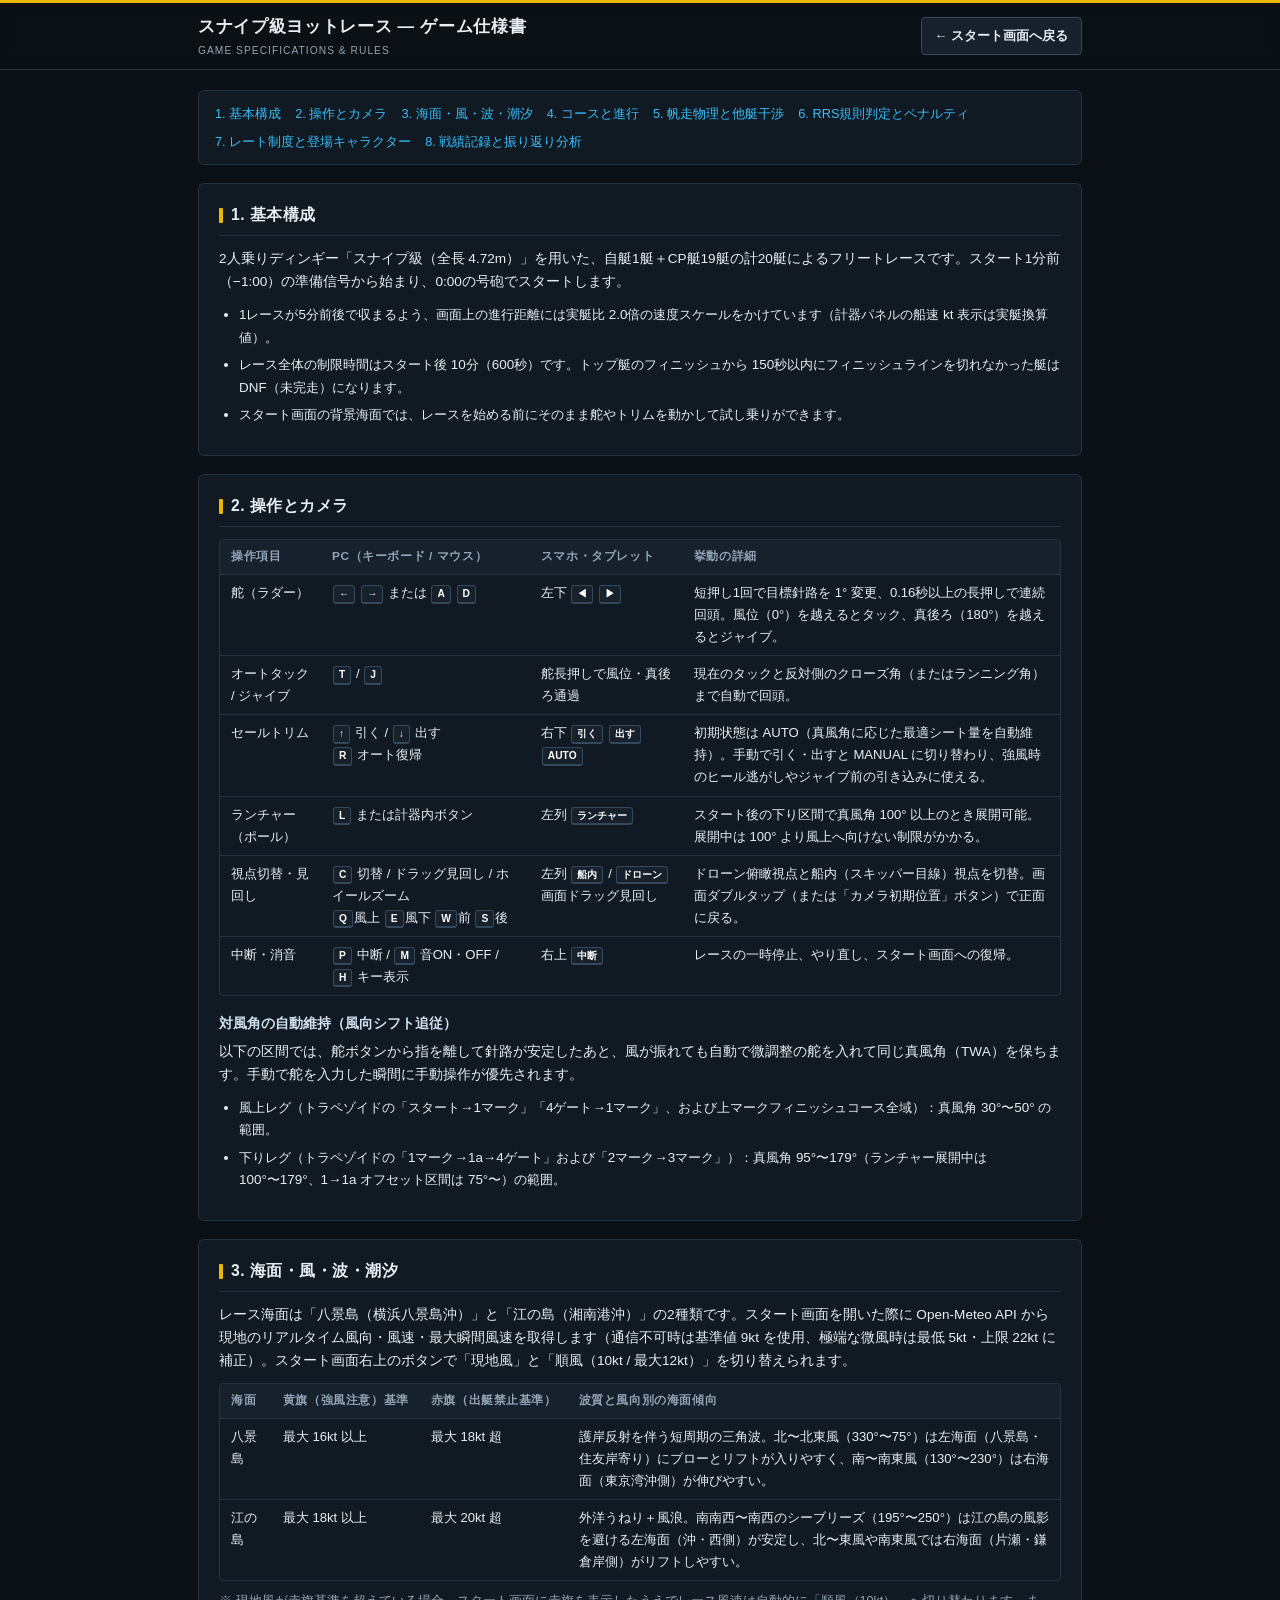
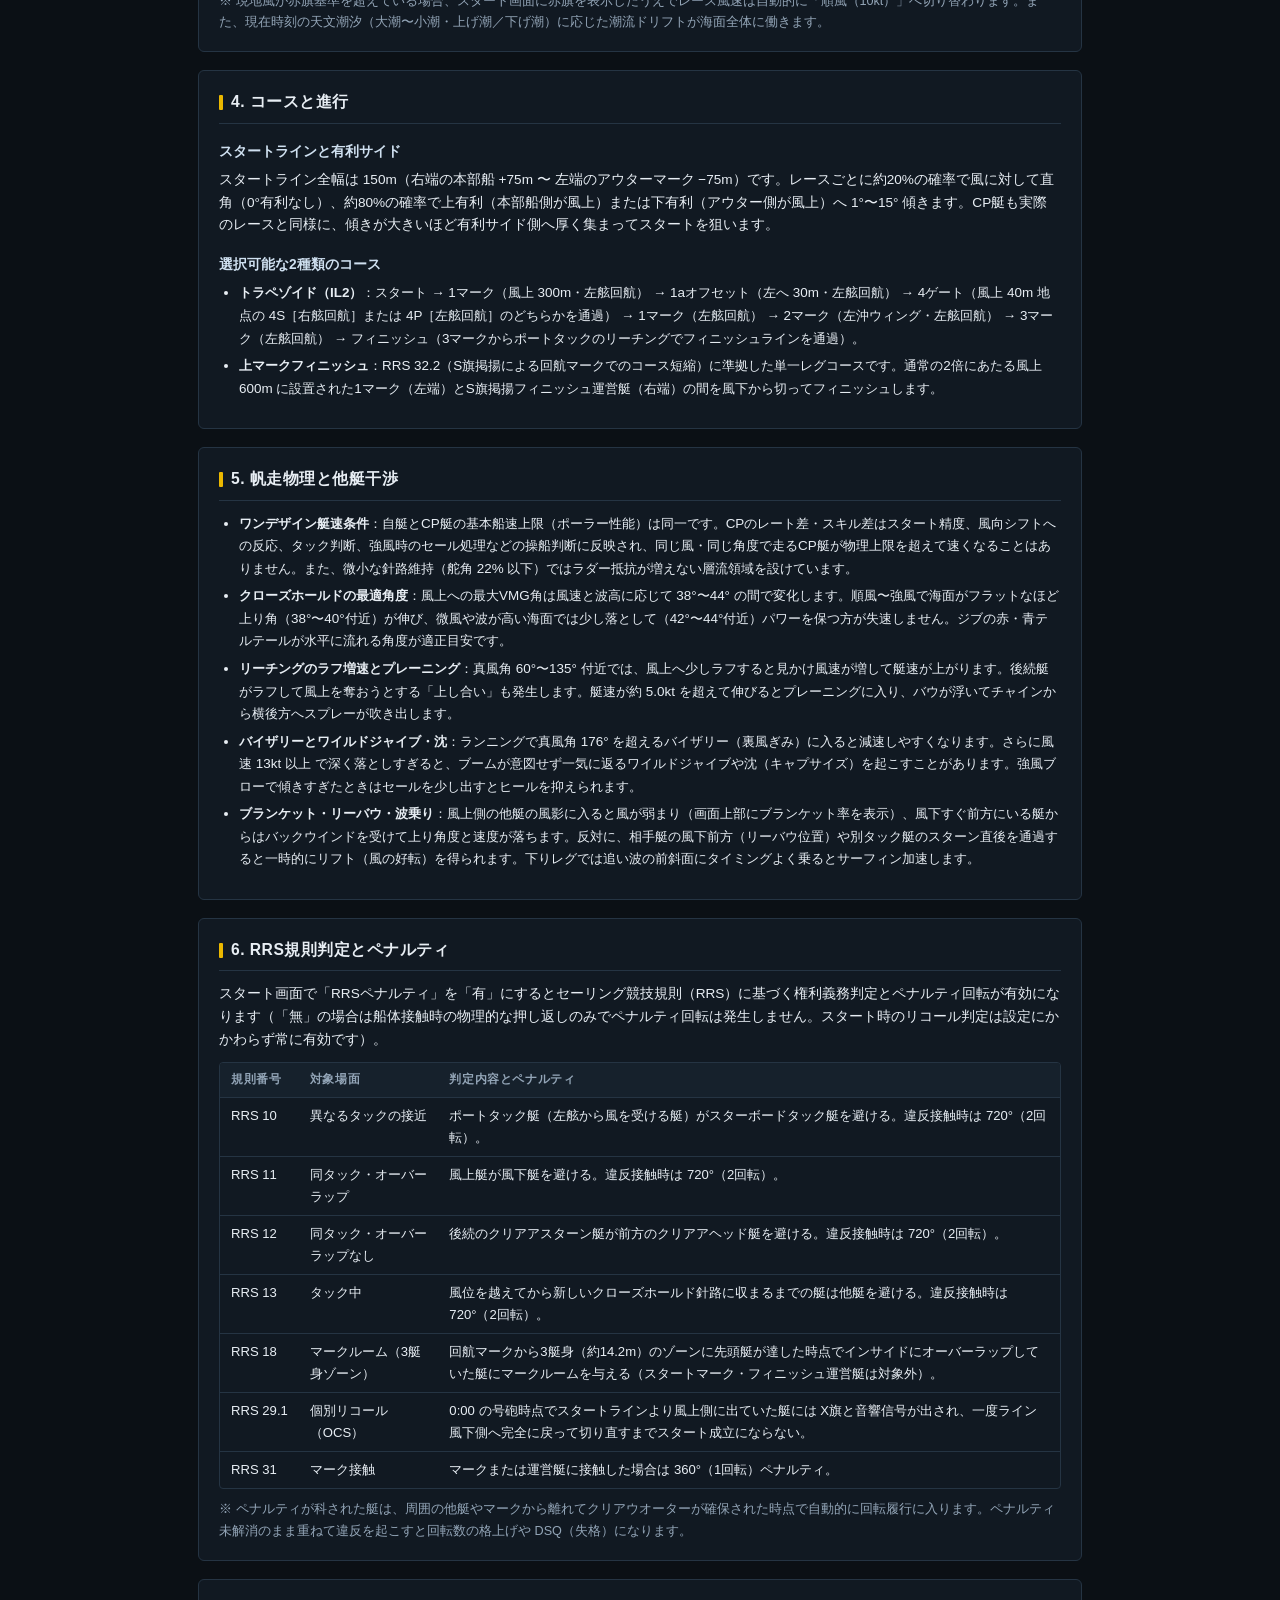
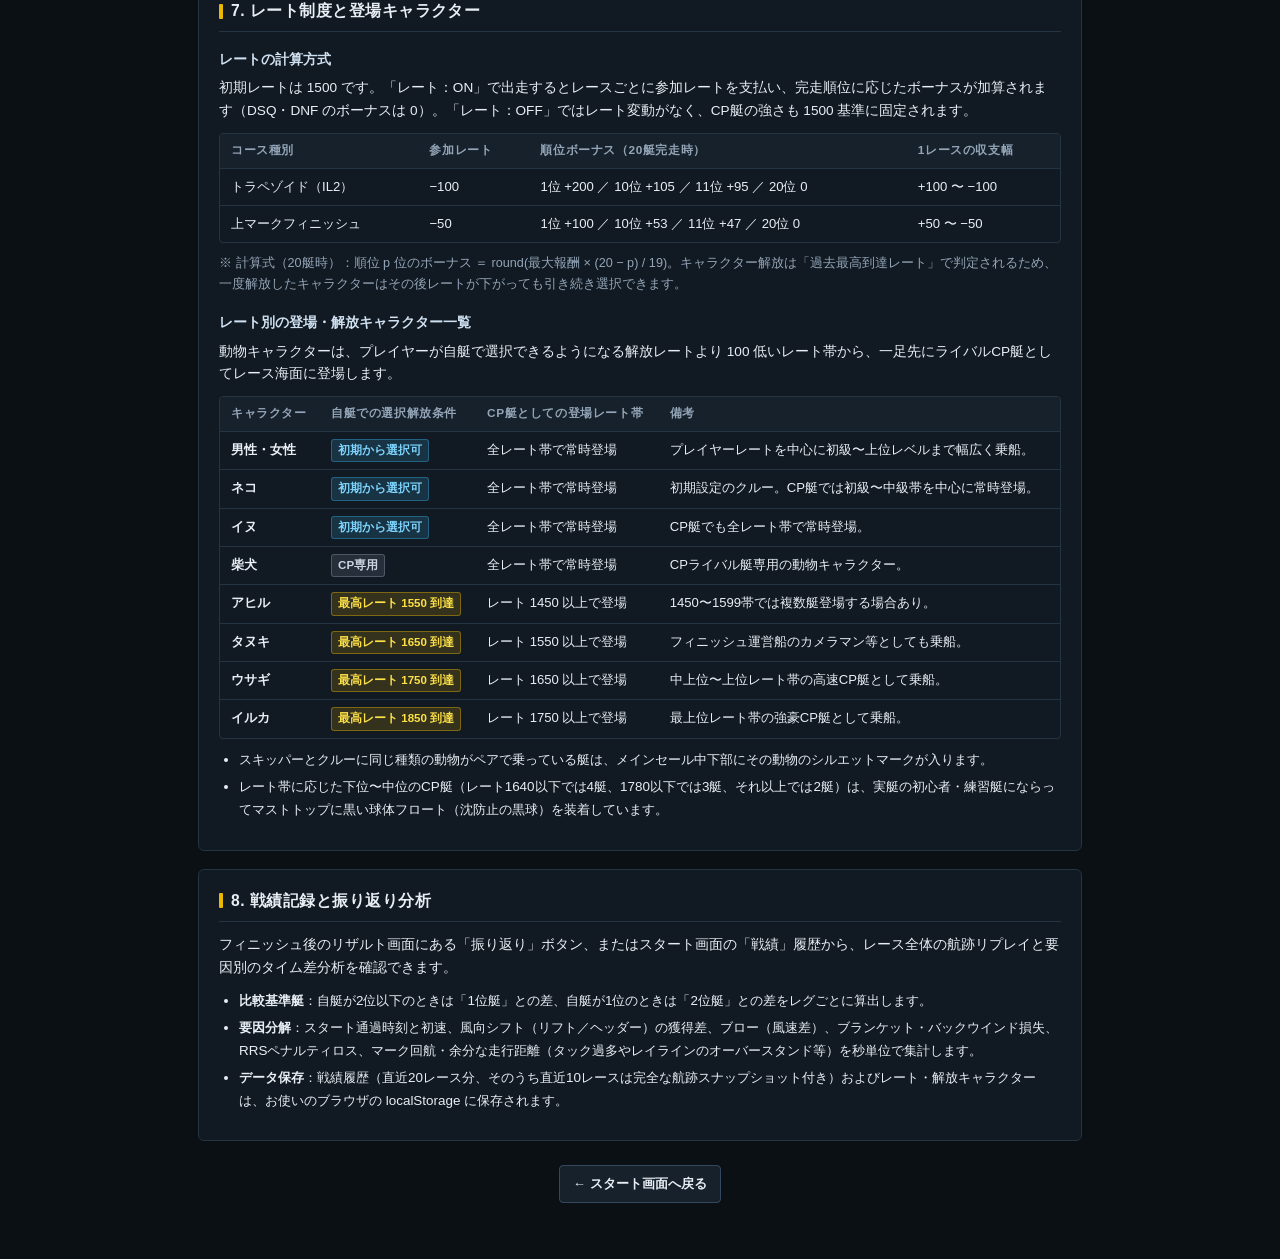
==== spec.html @ bc9ae2b8 "Improve cockpit/drone camera, start clustering, BGM playback, downwind TWA hold, and add spec page" ====
<!DOCTYPE html>
<html lang="ja">
<head>
  <meta charset="UTF-8">
  <meta name="viewport" content="width=device-width, initial-scale=1.0">
  <title>ゲームの仕様 | スナイプ級ヨットレース</title>
  <meta name="description" content="スナイプ級ヨットレースゲームの操作方法、気象・海況、コース、帆走物理、RRS競技規則判定、レートと登場キャラクターの仕様一覧。">
  <meta name="theme-color" content="#0b1015">
  <style>
    :root {
      --bg: #0b1015;
      --card: #111922;
      --card-2: #16212c;
      --line: #253443;
      --line-2: #35495e;
      --txt: #e8eef4;
      --mute: #93a5b7;
      --accent: #ebb800;
      --blue: #38bdf8;
      --good: #28a460;
      --bad: #e05257;
      --f-ui: "Hiragino Kaku Gothic ProN", "Hiragino Sans", "BIZ UDPGothic", "Yu Gothic UI", "Meiryo", sans-serif;
      --f-num: "BIZ UDPGothic", "Hiragino Kaku Gothic ProN", "Yu Gothic UI", "Helvetica Neue", Arial, sans-serif;
    }
    * { box-sizing: border-box; }
    html, body {
      margin: 0;
      padding: 0;
      background: var(--bg);
      color: var(--txt);
      font-family: var(--f-ui);
      line-height: 1.68;
      -webkit-font-smoothing: antialiased;
    }
    .topbar {
      position: sticky;
      top: 0;
      z-index: 20;
      background: rgba(11, 16, 21, 0.94);
      backdrop-filter: blur(8px);
      -webkit-backdrop-filter: blur(8px);
      border-bottom: 1px solid var(--line);
      border-top: 3px solid var(--accent);
    }
    .topbarInner {
      max-width: 920px;
      margin: 0 auto;
      padding: 10px 18px;
      display: flex;
      align-items: center;
      justify-content: space-between;
      gap: 12px;
    }
    .titleGroup {
      display: flex;
      flex-direction: column;
      gap: 1px;
    }
    .titleGroup h1 {
      margin: 0;
      font-size: 1.04rem;
      font-weight: 800;
      letter-spacing: 0.04em;
    }
    .titleGroup span {
      font-family: var(--f-num);
      font-size: 0.64rem;
      color: var(--mute);
      letter-spacing: 0.1em;
    }
    .backBtn {
      display: inline-flex;
      align-items: center;
      gap: 6px;
      padding: 7px 13px;
      background: var(--card-2);
      border: 1px solid var(--line-2);
      border-radius: 4px;
      color: var(--txt);
      text-decoration: none;
      font-size: 0.8rem;
      font-weight: 700;
      white-space: nowrap;
    }
    .backBtn:hover {
      background: #1e2d3c;
      border-color: var(--accent);
      color: #fff;
    }
    .wrap {
      max-width: 920px;
      margin: 0 auto;
      padding: 20px 18px 56px;
      display: flex;
      flex-direction: column;
      gap: 18px;
    }
    .toc {
      background: var(--card);
      border: 1px solid var(--line);
      border-radius: 6px;
      padding: 12px 16px;
      display: flex;
      flex-wrap: wrap;
      gap: 6px 14px;
      font-size: 0.8rem;
    }
    .toc a {
      color: var(--blue);
      text-decoration: none;
    }
    .toc a:hover {
      text-decoration: underline;
    }
    section.sec {
      background: var(--card);
      border: 1px solid var(--line);
      border-radius: 6px;
      padding: 18px 20px;
    }
    section.sec h2 {
      margin: 0 0 12px;
      padding-bottom: 7px;
      border-bottom: 1px solid var(--line);
      font-size: 0.98rem;
      font-weight: 800;
      letter-spacing: 0.03em;
      display: flex;
      align-items: center;
      gap: 8px;
    }
    section.sec h2::before {
      content: "";
      width: 4px;
      height: 15px;
      background: var(--accent);
      border-radius: 1px;
      flex-shrink: 0;
    }
    section.sec h3 {
      margin: 16px 0 6px;
      font-size: 0.86rem;
      font-weight: 700;
      color: #cfe0f0;
    }
    p {
      margin: 0 0 10px;
      font-size: 0.85rem;
      color: var(--txt);
    }
    p:last-child { margin-bottom: 0; }
    ul {
      margin: 4px 0 10px;
      padding-left: 20px;
      font-size: 0.84rem;
    }
    li { margin-bottom: 5px; }
    .mute { color: var(--mute); font-size: 0.79rem; }
    kbd {
      display: inline-block;
      min-width: 1.5em;
      text-align: center;
      background: var(--card-2);
      border: 1px solid var(--line-2);
      border-bottom-width: 2px;
      border-radius: 3px;
      padding: 0 5px;
      font: 700 0.78em/1.5 var(--f-num);
      color: #fff;
      margin: 0 1px;
    }
    .tblWrap {
      overflow-x: auto;
      margin: 8px 0 10px;
      border: 1px solid var(--line);
      border-radius: 4px;
    }
    table {
      width: 100%;
      border-collapse: collapse;
      font-size: 0.82rem;
      font-variant-numeric: tabular-nums;
    }
    th, td {
      padding: 7px 11px;
      text-align: left;
      border-bottom: 1px solid var(--line);
      vertical-align: top;
    }
    th {
      background: var(--card-2);
      color: var(--mute);
      font-weight: 700;
      font-size: 0.74rem;
      letter-spacing: 0.05em;
      white-space: nowrap;
    }
    tbody tr:last-child td { border-bottom: none; }
    .num { font-family: var(--f-num); white-space: nowrap; }
    .tag {
      display: inline-block;
      padding: 1px 6px;
      border-radius: 3px;
      font-size: 0.72rem;
      font-weight: 700;
      font-family: var(--f-num);
    }
    .tag.init { background: rgba(56, 189, 248, 0.16); color: #7dd3fc; border: 1px solid rgba(56, 189, 248, 0.35); }
    .tag.rate { background: rgba(235, 184, 0, 0.16); color: #fde047; border: 1px solid rgba(235, 184, 0, 0.4); }
    .tag.cp { background: rgba(148, 163, 184, 0.16); color: #cbd5e1; border: 1px solid rgba(148, 163, 184, 0.35); }
    .footBack {
      display: flex;
      justify-content: center;
      padding-top: 6px;
    }
    @media (max-width: 640px) {
      .wrap { padding: 14px 12px 44px; gap: 14px; }
      section.sec { padding: 14px 14px; }
      th, td { padding: 6px 8px; font-size: 0.78rem; }
    }
  </style>
</head>
<body>
  <header class="topbar">
    <div class="topbarInner">
      <div class="titleGroup">
        <h1>スナイプ級ヨットレース — ゲーム仕様書</h1>
        <span>GAME SPECIFICATIONS &amp; RULES</span>
      </div>
      <a href="./" class="backBtn">← スタート画面へ戻る</a>
    </div>
  </header>

  <main class="wrap">
    <nav class="toc" aria-label="目次">
      <a href="#overview">1. 基本構成</a>
      <a href="#controls">2. 操作とカメラ</a>
      <a href="#weather">3. 海面・風・波・潮汐</a>
      <a href="#course">4. コースと進行</a>
      <a href="#physics">5. 帆走物理と他艇干渉</a>
      <a href="#rules">6. RRS規則判定とペナルティ</a>
      <a href="#rate">7. レート制度と登場キャラクター</a>
      <a href="#review">8. 戦績記録と振り返り分析</a>
    </nav>

    <section id="overview" class="sec">
      <h2>1. 基本構成</h2>
      <p>2人乗りディンギー「スナイプ級（全長 4.72m）」を用いた、自艇1艇＋CP艇19艇の計20艇によるフリートレースです。スタート1分前（−1:00）の準備信号から始まり、0:00の号砲でスタートします。</p>
      <ul>
        <li>1レースが5分前後で収まるよう、画面上の進行距離には実艇比 2.0倍の速度スケールをかけています（計器パネルの船速 kt 表示は実艇換算値）。</li>
        <li>レース全体の制限時間はスタート後 10分（600秒）です。トップ艇のフィニッシュから 150秒以内にフィニッシュラインを切れなかった艇は DNF（未完走）になります。</li>
        <li>スタート画面の背景海面では、レースを始める前にそのまま舵やトリムを動かして試し乗りができます。</li>
      </ul>
    </section>

    <section id="controls" class="sec">
      <h2>2. 操作とカメラ</h2>
      <div class="tblWrap">
        <table>
          <thead>
            <tr>
              <th>操作項目</th>
              <th>PC（キーボード / マウス）</th>
              <th>スマホ・タブレット</th>
              <th>挙動の詳細</th>
            </tr>
          </thead>
          <tbody>
            <tr>
              <td>舵（ラダー）</td>
              <td><kbd>←</kbd> <kbd>→</kbd> または <kbd>A</kbd> <kbd>D</kbd></td>
              <td>左下 <kbd>◀</kbd> <kbd>▶</kbd></td>
              <td>短押し1回で目標針路を 1° 変更、0.16秒以上の長押しで連続回頭。風位（0°）を越えるとタック、真後ろ（180°）を越えるとジャイブ。</td>
            </tr>
            <tr>
              <td>オートタック / ジャイブ</td>
              <td><kbd>T</kbd> / <kbd>J</kbd></td>
              <td>舵長押しで風位・真後ろ通過</td>
              <td>現在のタックと反対側のクローズ角（またはランニング角）まで自動で回頭。</td>
            </tr>
            <tr>
              <td>セールトリム</td>
              <td><kbd>↑</kbd> 引く / <kbd>↓</kbd> 出す<br><kbd>R</kbd> オート復帰</td>
              <td>右下 <kbd>引く</kbd> <kbd>出す</kbd><br><kbd>AUTO</kbd></td>
              <td>初期状態は AUTO（真風角に応じた最適シート量を自動維持）。手動で引く・出すと MANUAL に切り替わり、強風時のヒール逃がしやジャイブ前の引き込みに使える。</td>
            </tr>
            <tr>
              <td>ランチャー（ポール）</td>
              <td><kbd>L</kbd> または計器内ボタン</td>
              <td>左列 <kbd>ランチャー</kbd></td>
              <td>スタート後の下り区間で真風角 100° 以上のとき展開可能。展開中は 100° より風上へ向けない制限がかかる。</td>
            </tr>
            <tr>
              <td>視点切替・見回し</td>
              <td><kbd>C</kbd> 切替 / ドラッグ見回し / ホイールズーム<br><kbd>Q</kbd>風上 <kbd>E</kbd>風下 <kbd>W</kbd>前 <kbd>S</kbd>後</td>
              <td>左列 <kbd>船内</kbd> / <kbd>ドローン</kbd><br>画面ドラッグ見回し</td>
              <td>ドローン俯瞰視点と船内（スキッパー目線）視点を切替。画面ダブルタップ（または「カメラ初期位置」ボタン）で正面に戻る。</td>
            </tr>
            <tr>
              <td>中断・消音</td>
              <td><kbd>P</kbd> 中断 / <kbd>M</kbd> 音ON・OFF / <kbd>H</kbd> キー表示</td>
              <td>右上 <kbd>中断</kbd></td>
              <td>レースの一時停止、やり直し、スタート画面への復帰。</td>
            </tr>
          </tbody>
        </table>
      </div>

      <h3>対風角の自動維持（風向シフト追従）</h3>
      <p>以下の区間では、舵ボタンから指を離して針路が安定したあと、風が振れても自動で微調整の舵を入れて同じ真風角（TWA）を保ちます。手動で舵を入力した瞬間に手動操作が優先されます。</p>
      <ul>
        <li>風上レグ（トラペゾイドの「スタート→1マーク」「4ゲート→1マーク」、および上マークフィニッシュコース全域）：真風角 <span class="num">30°〜50°</span> の範囲。</li>
        <li>下りレグ（トラペゾイドの「1マーク→1a→4ゲート」および「2マーク→3マーク」）：真風角 <span class="num">95°〜179°</span>（ランチャー展開中は <span class="num">100°〜179°</span>、1→1a オフセット区間は <span class="num">75°〜</span>）の範囲。</li>
      </ul>
    </section>

    <section id="weather" class="sec">
      <h2>3. 海面・風・波・潮汐</h2>
      <p>レース海面は「八景島（横浜八景島沖）」と「江の島（湘南港沖）」の2種類です。スタート画面を開いた際に Open-Meteo API から現地のリアルタイム風向・風速・最大瞬間風速を取得します（通信不可時は基準値 9kt を使用、極端な微風時は最低 5kt・上限 22kt に補正）。スタート画面右上のボタンで「現地風」と「順風（10kt / 最大12kt）」を切り替えられます。</p>

      <div class="tblWrap">
        <table>
          <thead>
            <tr>
              <th>海面</th>
              <th>黄旗（強風注意）基準</th>
              <th>赤旗（出艇禁止基準）</th>
              <th>波質と風向別の海面傾向</th>
            </tr>
          </thead>
          <tbody>
            <tr>
              <td>八景島</td>
              <td class="num">最大 16kt 以上</td>
              <td class="num">最大 18kt 超</td>
              <td>護岸反射を伴う短周期の三角波。北〜北東風（330°〜75°）は左海面（八景島・住友岸寄り）にブローとリフトが入りやすく、南〜南東風（130°〜230°）は右海面（東京湾沖側）が伸びやすい。</td>
            </tr>
            <tr>
              <td>江の島</td>
              <td class="num">最大 18kt 以上</td>
              <td class="num">最大 20kt 超</td>
              <td>外洋うねり＋風浪。南南西〜南西のシーブリーズ（195°〜250°）は江の島の風影を避ける左海面（沖・西側）が安定し、北〜東風や南東風では右海面（片瀬・鎌倉岸側）がリフトしやすい。</td>
            </tr>
          </tbody>
        </table>
      </div>
      <p class="mute">※ 現地風が赤旗基準を超えている場合、スタート画面に赤旗を表示したうえでレース風速は自動的に「順風（10kt）」へ切り替わります。また、現在時刻の天文潮汐（大潮〜小潮・上げ潮／下げ潮）に応じた潮流ドリフトが海面全体に働きます。</p>
    </section>

    <section id="course" class="sec">
      <h2>4. コースと進行</h2>
      <h3>スタートラインと有利サイド</h3>
      <p>スタートライン全幅は <span class="num">150m</span>（右端の本部船 <span class="num">+75m</span> 〜 左端のアウターマーク <span class="num">−75m</span>）です。レースごとに約20%の確率で風に対して直角（0°有利なし）、約80%の確率で上有利（本部船側が風上）または下有利（アウター側が風上）へ <span class="num">1°〜15°</span> 傾きます。CP艇も実際のレースと同様に、傾きが大きいほど有利サイド側へ厚く集まってスタートを狙います。</p>

      <h3>選択可能な2種類のコース</h3>
      <ul>
        <li><strong>トラペゾイド（IL2）</strong>：スタート → 1マーク（風上 300m・左舷回航） → 1aオフセット（左へ 30m・左舷回航） → 4ゲート（風上 40m 地点の 4S［右舷回航］または 4P［左舷回航］のどちらかを通過） → 1マーク（左舷回航） → 2マーク（左沖ウィング・左舷回航） → 3マーク（左舷回航） → フィニッシュ（3マークからポートタックのリーチングでフィニッシュラインを通過）。</li>
        <li><strong>上マークフィニッシュ</strong>：RRS 32.2（S旗掲揚による回航マークでのコース短縮）に準拠した単一レグコースです。通常の2倍にあたる風上 <span class="num">600m</span> に設置された1マーク（左端）とS旗掲揚フィニッシュ運営艇（右端）の間を風下から切ってフィニッシュします。</li>
      </ul>
    </section>

    <section id="physics" class="sec">
      <h2>5. 帆走物理と他艇干渉</h2>
      <ul>
        <li><strong>ワンデザイン艇速条件</strong>：自艇とCP艇の基本船速上限（ポーラー性能）は同一です。CPのレート差・スキル差はスタート精度、風向シフトへの反応、タック判断、強風時のセール処理などの操船判断に反映され、同じ風・同じ角度で走るCP艇が物理上限を超えて速くなることはありません。また、微小な針路維持（舵角 22% 以下）ではラダー抵抗が増えない層流領域を設けています。</li>
        <li><strong>クローズホールドの最適角度</strong>：風上への最大VMG角は風速と波高に応じて <span class="num">38°〜44°</span> の間で変化します。順風〜強風で海面がフラットなほど上り角（38°〜40°付近）が伸び、微風や波が高い海面では少し落として（42°〜44°付近）パワーを保つ方が失速しません。ジブの赤・青テルテールが水平に流れる角度が適正目安です。</li>
        <li><strong>リーチングのラフ増速とプレーニング</strong>：真風角 <span class="num">60°〜135°</span> 付近では、風上へ少しラフすると見かけ風速が増して艇速が上がります。後続艇がラフして風上を奪おうとする「上し合い」も発生します。艇速が約 <span class="num">5.0kt</span> を超えて伸びるとプレーニングに入り、バウが浮いてチャインから横後方へスプレーが吹き出します。</li>
        <li><strong>バイザリーとワイルドジャイブ・沈</strong>：ランニングで真風角 <span class="num">176°</span> を超えるバイザリー（裏風ぎみ）に入ると減速しやすくなります。さらに風速 <span class="num">13kt 以上</span> で深く落としすぎると、ブームが意図せず一気に返るワイルドジャイブや沈（キャプサイズ）を起こすことがあります。強風ブローで傾きすぎたときはセールを少し出すとヒールを抑えられます。</li>
        <li><strong>ブランケット・リーバウ・波乗り</strong>：風上側の他艇の風影に入ると風が弱まり（画面上部にブランケット率を表示）、風下すぐ前方にいる艇からはバックウインドを受けて上り角度と速度が落ちます。反対に、相手艇の風下前方（リーバウ位置）や別タック艇のスターン直後を通過すると一時的にリフト（風の好転）を得られます。下りレグでは追い波の前斜面にタイミングよく乗るとサーフィン加速します。</li>
      </ul>
    </section>

    <section id="rules" class="sec">
      <h2>6. RRS規則判定とペナルティ</h2>
      <p>スタート画面で「RRSペナルティ」を「有」にするとセーリング競技規則（RRS）に基づく権利義務判定とペナルティ回転が有効になります（「無」の場合は船体接触時の物理的な押し返しのみでペナルティ回転は発生しません。スタート時のリコール判定は設定にかかわらず常に有効です）。</p>
      <div class="tblWrap">
        <table>
          <thead>
            <tr>
              <th>規則番号</th>
              <th>対象場面</th>
              <th>判定内容とペナルティ</th>
            </tr>
          </thead>
          <tbody>
            <tr>
              <td class="num">RRS 10</td>
              <td>異なるタックの接近</td>
              <td>ポートタック艇（左舷から風を受ける艇）がスターボードタック艇を避ける。違反接触時は 720°（2回転）。</td>
            </tr>
            <tr>
              <td class="num">RRS 11</td>
              <td>同タック・オーバーラップ</td>
              <td>風上艇が風下艇を避ける。違反接触時は 720°（2回転）。</td>
            </tr>
            <tr>
              <td class="num">RRS 12</td>
              <td>同タック・オーバーラップなし</td>
              <td>後続のクリアアスターン艇が前方のクリアアヘッド艇を避ける。違反接触時は 720°（2回転）。</td>
            </tr>
            <tr>
              <td class="num">RRS 13</td>
              <td>タック中</td>
              <td>風位を越えてから新しいクローズホールド針路に収まるまでの艇は他艇を避ける。違反接触時は 720°（2回転）。</td>
            </tr>
            <tr>
              <td class="num">RRS 18</td>
              <td>マークルーム（3艇身ゾーン）</td>
              <td>回航マークから3艇身（約14.2m）のゾーンに先頭艇が達した時点でインサイドにオーバーラップしていた艇にマークルームを与える（スタートマーク・フィニッシュ運営艇は対象外）。</td>
            </tr>
            <tr>
              <td class="num">RRS 29.1</td>
              <td>個別リコール（OCS）</td>
              <td>0:00 の号砲時点でスタートラインより風上側に出ていた艇には X旗と音響信号が出され、一度ライン風下側へ完全に戻って切り直すまでスタート成立にならない。</td>
            </tr>
            <tr>
              <td class="num">RRS 31</td>
              <td>マーク接触</td>
              <td>マークまたは運営艇に接触した場合は 360°（1回転）ペナルティ。</td>
            </tr>
          </tbody>
        </table>
      </div>
      <p class="mute">※ ペナルティが科された艇は、周囲の他艇やマークから離れてクリアウオーターが確保された時点で自動的に回転履行に入ります。ペナルティ未解消のまま重ねて違反を起こすと回転数の格上げや DSQ（失格）になります。</p>
    </section>

    <section id="rate" class="sec">
      <h2>7. レート制度と登場キャラクター</h2>
      <h3>レートの計算方式</h3>
      <p>初期レートは <span class="num">1500</span> です。「レート：ON」で出走するとレースごとに参加レートを支払い、完走順位に応じたボーナスが加算されます（DSQ・DNF のボーナスは 0）。「レート：OFF」ではレート変動がなく、CP艇の強さも 1500 基準に固定されます。</p>
      <div class="tblWrap">
        <table>
          <thead>
            <tr>
              <th>コース種別</th>
              <th>参加レート</th>
              <th>順位ボーナス（20艇完走時）</th>
              <th>1レースの収支幅</th>
            </tr>
          </thead>
          <tbody>
            <tr>
              <td>トラペゾイド（IL2）</td>
              <td class="num">−100</td>
              <td class="num">1位 +200 ／ 10位 +105 ／ 11位 +95 ／ 20位 0</td>
              <td class="num">+100 〜 −100</td>
            </tr>
            <tr>
              <td>上マークフィニッシュ</td>
              <td class="num">−50</td>
              <td class="num">1位 +100 ／ 10位 +53 ／ 11位 +47 ／ 20位 0</td>
              <td class="num">+50 〜 −50</td>
            </tr>
          </tbody>
        </table>
      </div>
      <p class="mute">※ 計算式（20艇時）：順位 p 位のボーナス ＝ round(最大報酬 × (20 − p) / 19)。キャラクター解放は「過去最高到達レート」で判定されるため、一度解放したキャラクターはその後レートが下がっても引き続き選択できます。</p>

      <h3>レート別の登場・解放キャラクター一覧</h3>
      <p>動物キャラクターは、プレイヤーが自艇で選択できるようになる解放レートより <span class="num">100</span> 低いレート帯から、一足先にライバルCP艇としてレース海面に登場します。</p>
      <div class="tblWrap">
        <table>
          <thead>
            <tr>
              <th>キャラクター</th>
              <th>自艇での選択解放条件</th>
              <th>CP艇としての登場レート帯</th>
              <th>備考</th>
            </tr>
          </thead>
          <tbody>
            <tr>
              <td><strong>男性・女性</strong></td>
              <td><span class="tag init">初期から選択可</span></td>
              <td class="num">全レート帯で常時登場</td>
              <td>プレイヤーレートを中心に初級〜上位レベルまで幅広く乗船。</td>
            </tr>
            <tr>
              <td><strong>ネコ</strong></td>
              <td><span class="tag init">初期から選択可</span></td>
              <td class="num">全レート帯で常時登場</td>
              <td>初期設定のクルー。CP艇では初級〜中級帯を中心に常時登場。</td>
            </tr>
            <tr>
              <td><strong>イヌ</strong></td>
              <td><span class="tag init">初期から選択可</span></td>
              <td class="num">全レート帯で常時登場</td>
              <td>CP艇でも全レート帯で常時登場。</td>
            </tr>
            <tr>
              <td><strong>柴犬</strong></td>
              <td><span class="tag cp">CP専用</span></td>
              <td class="num">全レート帯で常時登場</td>
              <td>CPライバル艇専用の動物キャラクター。</td>
            </tr>
            <tr>
              <td><strong>アヒル</strong></td>
              <td><span class="tag rate">最高レート 1550 到達</span></td>
              <td class="num">レート 1450 以上で登場</td>
              <td>1450〜1599帯では複数艇登場する場合あり。</td>
            </tr>
            <tr>
              <td><strong>タヌキ</strong></td>
              <td><span class="tag rate">最高レート 1650 到達</span></td>
              <td class="num">レート 1550 以上で登場</td>
              <td>フィニッシュ運営船のカメラマン等としても乗船。</td>
            </tr>
            <tr>
              <td><strong>ウサギ</strong></td>
              <td><span class="tag rate">最高レート 1750 到達</span></td>
              <td class="num">レート 1650 以上で登場</td>
              <td>中上位〜上位レート帯の高速CP艇として乗船。</td>
            </tr>
            <tr>
              <td><strong>イルカ</strong></td>
              <td><span class="tag rate">最高レート 1850 到達</span></td>
              <td class="num">レート 1750 以上で登場</td>
              <td>最上位レート帯の強豪CP艇として乗船。</td>
            </tr>
          </tbody>
        </table>
      </div>
      <ul>
        <li>スキッパーとクルーに同じ種類の動物がペアで乗っている艇は、メインセール中下部にその動物のシルエットマークが入ります。</li>
        <li>レート帯に応じた下位〜中位のCP艇（レート1640以下では4艇、1780以下では3艇、それ以上では2艇）は、実艇の初心者・練習艇にならってマストトップに黒い球体フロート（沈防止の黒球）を装着しています。</li>
      </ul>
    </section>

    <section id="review" class="sec">
      <h2>8. 戦績記録と振り返り分析</h2>
      <p>フィニッシュ後のリザルト画面にある「振り返り」ボタン、またはスタート画面の「戦績」履歴から、レース全体の航跡リプレイと要因別のタイム差分析を確認できます。</p>
      <ul>
        <li><strong>比較基準艇</strong>：自艇が2位以下のときは「1位艇」との差、自艇が1位のときは「2位艇」との差をレグごとに算出します。</li>
        <li><strong>要因分解</strong>：スタート通過時刻と初速、風向シフト（リフト／ヘッダー）の獲得差、ブロー（風速差）、ブランケット・バックウインド損失、RRSペナルティロス、マーク回航・余分な走行距離（タック過多やレイラインのオーバースタンド等）を秒単位で集計します。</li>
        <li><strong>データ保存</strong>：戦績履歴（直近20レース分、そのうち直近10レースは完全な航跡スナップショット付き）およびレート・解放キャラクターは、お使いのブラウザの localStorage に保存されます。</li>
      </ul>
    </section>

    <div class="footBack">
      <a href="./" class="backBtn">← スタート画面へ戻る</a>
    </div>
  </main>
</body>
</html>
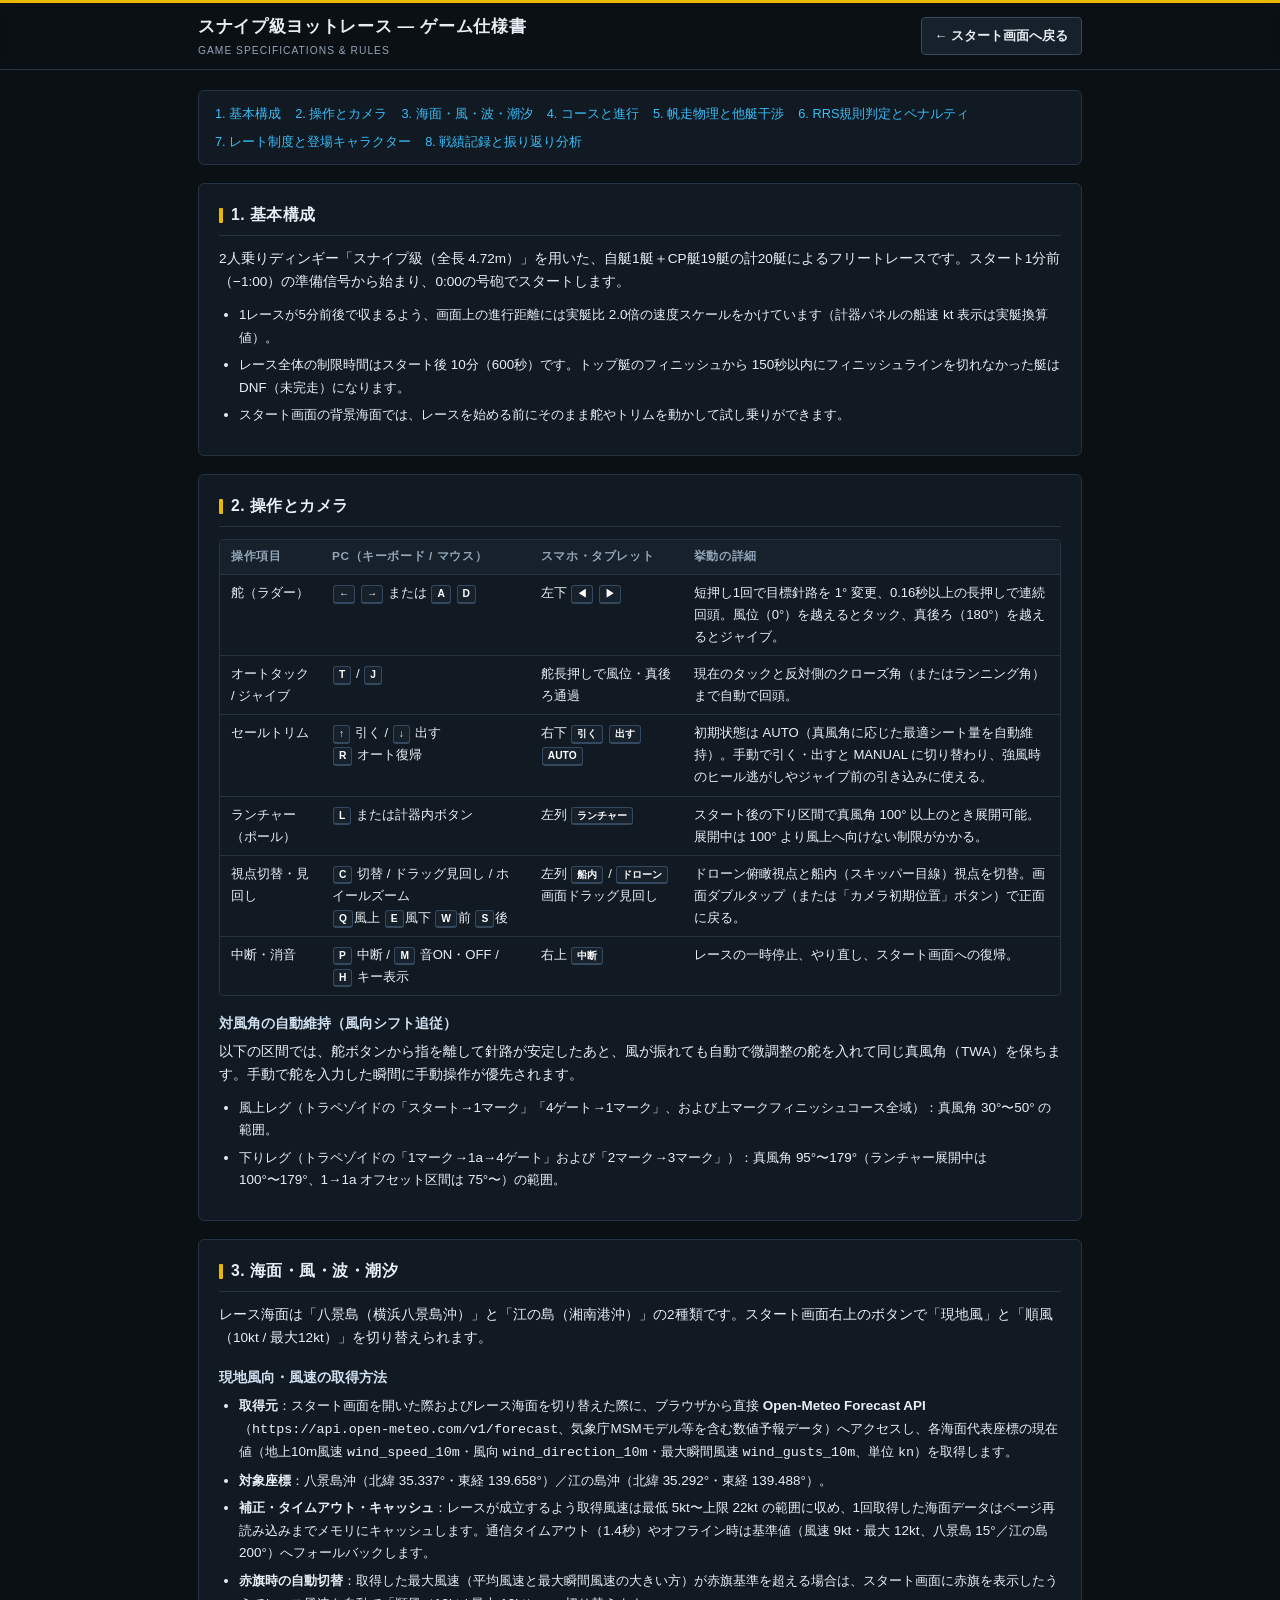
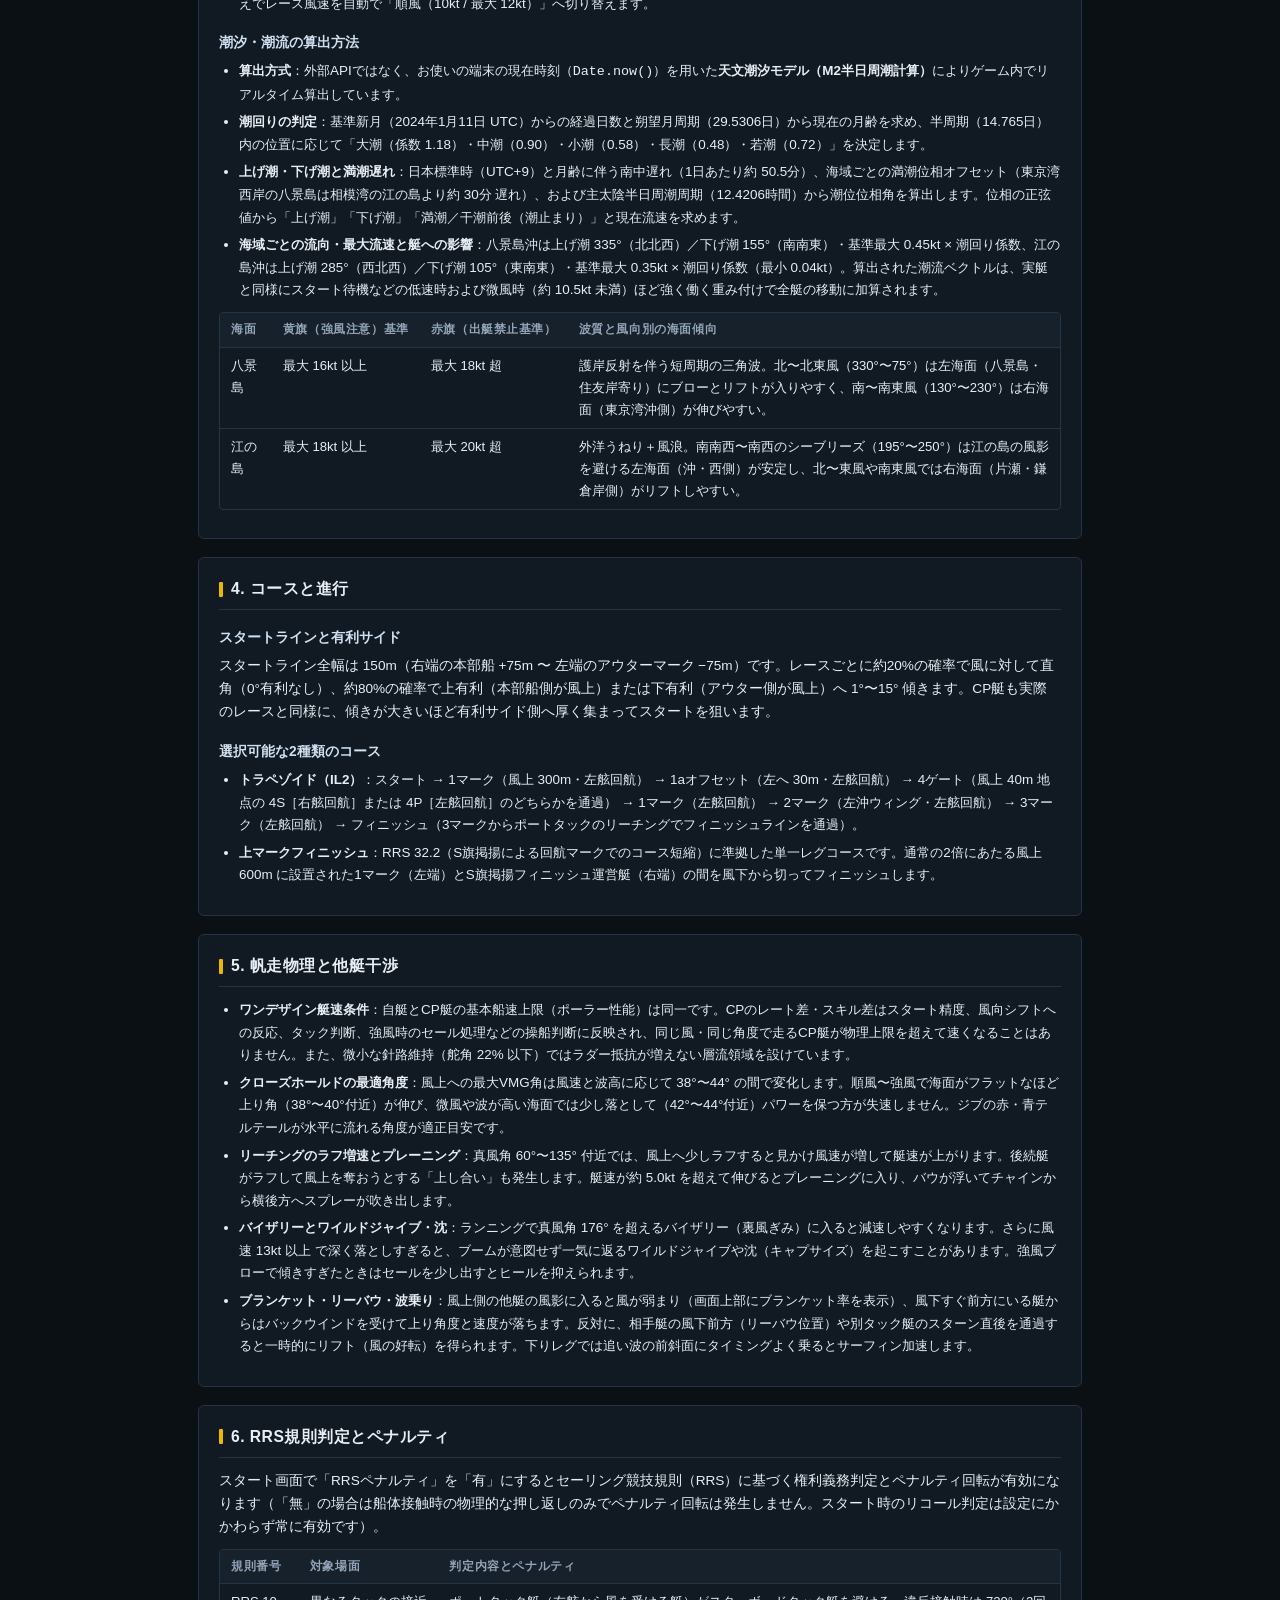
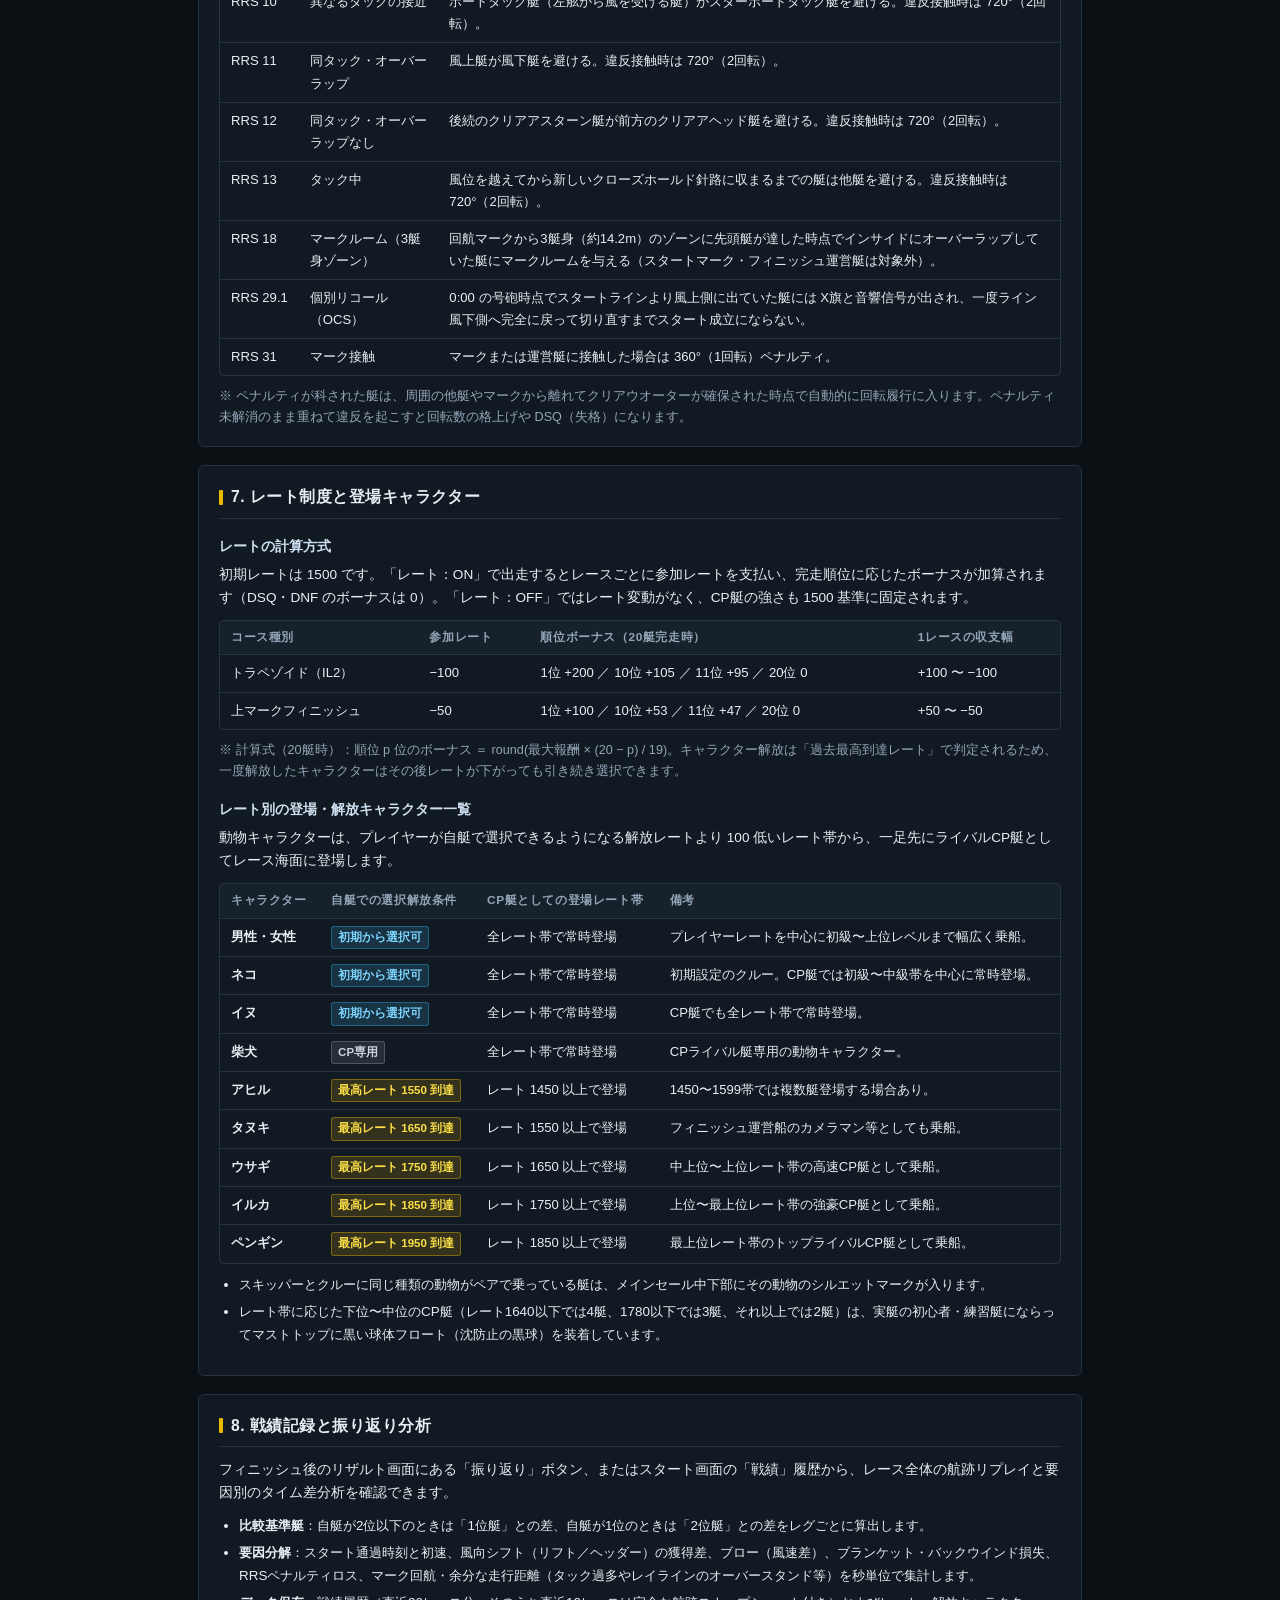
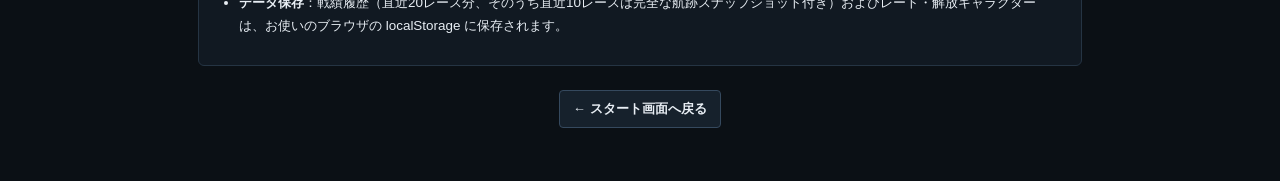
==== commit df7df3a9: "リーチング航跡調整・レート1950ペンギン追加・ハイクアウト改善・2/3マークランチャー維持・仕様追記・ロード画面文字削除" ====
--- a/spec.html
+++ b/spec.html
@@ -316,7 +316,23 @@
 
     <section id="weather" class="sec">
       <h2>3. 海面・風・波・潮汐</h2>
-      <p>レース海面は「八景島（横浜八景島沖）」と「江の島（湘南港沖）」の2種類です。スタート画面を開いた際に Open-Meteo API から現地のリアルタイム風向・風速・最大瞬間風速を取得します（通信不可時は基準値 9kt を使用、極端な微風時は最低 5kt・上限 22kt に補正）。スタート画面右上のボタンで「現地風」と「順風（10kt / 最大12kt）」を切り替えられます。</p>
+      <p>レース海面は「八景島（横浜八景島沖）」と「江の島（湘南港沖）」の2種類です。スタート画面右上のボタンで「現地風」と「順風（10kt / 最大12kt）」を切り替えられます。</p>
+
+      <h3>現地風向・風速の取得方法</h3>
+      <ul>
+        <li><strong>取得元</strong>：スタート画面を開いた際およびレース海面を切り替えた際に、ブラウザから直接 <strong>Open-Meteo Forecast API</strong>（<code>https://api.open-meteo.com/v1/forecast</code>、気象庁MSMモデル等を含む数値予報データ）へアクセスし、各海面代表座標の現在値（地上10m風速 <code>wind_speed_10m</code>・風向 <code>wind_direction_10m</code>・最大瞬間風速 <code>wind_gusts_10m</code>、単位 <code>kn</code>）を取得します。</li>
+        <li><strong>対象座標</strong>：八景島沖（北緯 <span class="num">35.337°</span>・東経 <span class="num">139.658°</span>）／江の島沖（北緯 <span class="num">35.292°</span>・東経 <span class="num">139.488°</span>）。</li>
+        <li><strong>補正・タイムアウト・キャッシュ</strong>：レースが成立するよう取得風速は最低 <span class="num">5kt</span>〜上限 <span class="num">22kt</span> の範囲に収め、1回取得した海面データはページ再読み込みまでメモリにキャッシュします。通信タイムアウト（<span class="num">1.4秒</span>）やオフライン時は基準値（風速 <span class="num">9kt</span>・最大 <span class="num">12kt</span>、八景島 <span class="num">15°</span>／江の島 <span class="num">200°</span>）へフォールバックします。</li>
+        <li><strong>赤旗時の自動切替</strong>：取得した最大風速（平均風速と最大瞬間風速の大きい方）が赤旗基準を超える場合は、スタート画面に赤旗を表示したうえでレース風速を自動で「順風（<span class="num">10kt</span> / 最大 <span class="num">12kt</span>）」へ切り替えます。</li>
+      </ul>
+
+      <h3>潮汐・潮流の算出方法</h3>
+      <ul>
+        <li><strong>算出方式</strong>：外部APIではなく、お使いの端末の現在時刻（<code>Date.now()</code>）を用いた<strong>天文潮汐モデル（M2半日周潮計算）</strong>によりゲーム内でリアルタイム算出しています。</li>
+        <li><strong>潮回りの判定</strong>：基準新月（2024年1月11日 UTC）からの経過日数と朔望月周期（<span class="num">29.5306日</span>）から現在の月齢を求め、半周期（<span class="num">14.765日</span>）内の位置に応じて「大潮（係数 <span class="num">1.18</span>）・中潮（<span class="num">0.90</span>）・小潮（<span class="num">0.58</span>）・長潮（<span class="num">0.48</span>）・若潮（<span class="num">0.72</span>）」を決定します。</li>
+        <li><strong>上げ潮・下げ潮と満潮遅れ</strong>：日本標準時（UTC+9）と月齢に伴う南中遅れ（1日あたり約 <span class="num">50.5分</span>）、海域ごとの満潮位相オフセット（東京湾西岸の八景島は相模湾の江の島より約 <span class="num">30分</span> 遅れ）、および主太陰半日周潮周期（<span class="num">12.4206時間</span>）から潮位位相角を算出します。位相の正弦値から「上げ潮」「下げ潮」「満潮／干潮前後（潮止まり）」と現在流速を求めます。</li>
+        <li><strong>海域ごとの流向・最大流速と艇への影響</strong>：八景島沖は上げ潮 <span class="num">335°</span>（北北西）／下げ潮 <span class="num">155°</span>（南南東）・基準最大 <span class="num">0.45kt × 潮回り係数</span>、江の島沖は上げ潮 <span class="num">285°</span>（西北西）／下げ潮 <span class="num">105°</span>（東南東）・基準最大 <span class="num">0.35kt × 潮回り係数</span>（最小 <span class="num">0.04kt</span>）。算出された潮流ベクトルは、実艇と同様にスタート待機などの低速時および微風時（約 <span class="num">10.5kt</span> 未満）ほど強く働く重み付けで全艇の移動に加算されます。</li>
+      </ul>
 
       <div class="tblWrap">
         <table>
@@ -344,7 +360,6 @@
           </tbody>
         </table>
       </div>
-      <p class="mute">※ 現地風が赤旗基準を超えている場合、スタート画面に赤旗を表示したうえでレース風速は自動的に「順風（10kt）」へ切り替わります。また、現在時刻の天文潮汐（大潮〜小潮・上げ潮／下げ潮）に応じた潮流ドリフトが海面全体に働きます。</p>
     </section>
 
     <section id="course" class="sec">
@@ -515,7 +530,13 @@
               <td><strong>イルカ</strong></td>
               <td><span class="tag rate">最高レート 1850 到達</span></td>
               <td class="num">レート 1750 以上で登場</td>
-              <td>最上位レート帯の強豪CP艇として乗船。</td>
+              <td>上位〜最上位レート帯の強豪CP艇として乗船。</td>
+            </tr>
+            <tr>
+              <td><strong>ペンギン</strong></td>
+              <td><span class="tag rate">最高レート 1950 到達</span></td>
+              <td class="num">レート 1850 以上で登場</td>
+              <td>最上位レート帯のトップライバルCP艇として乗船。</td>
             </tr>
           </tbody>
         </table>
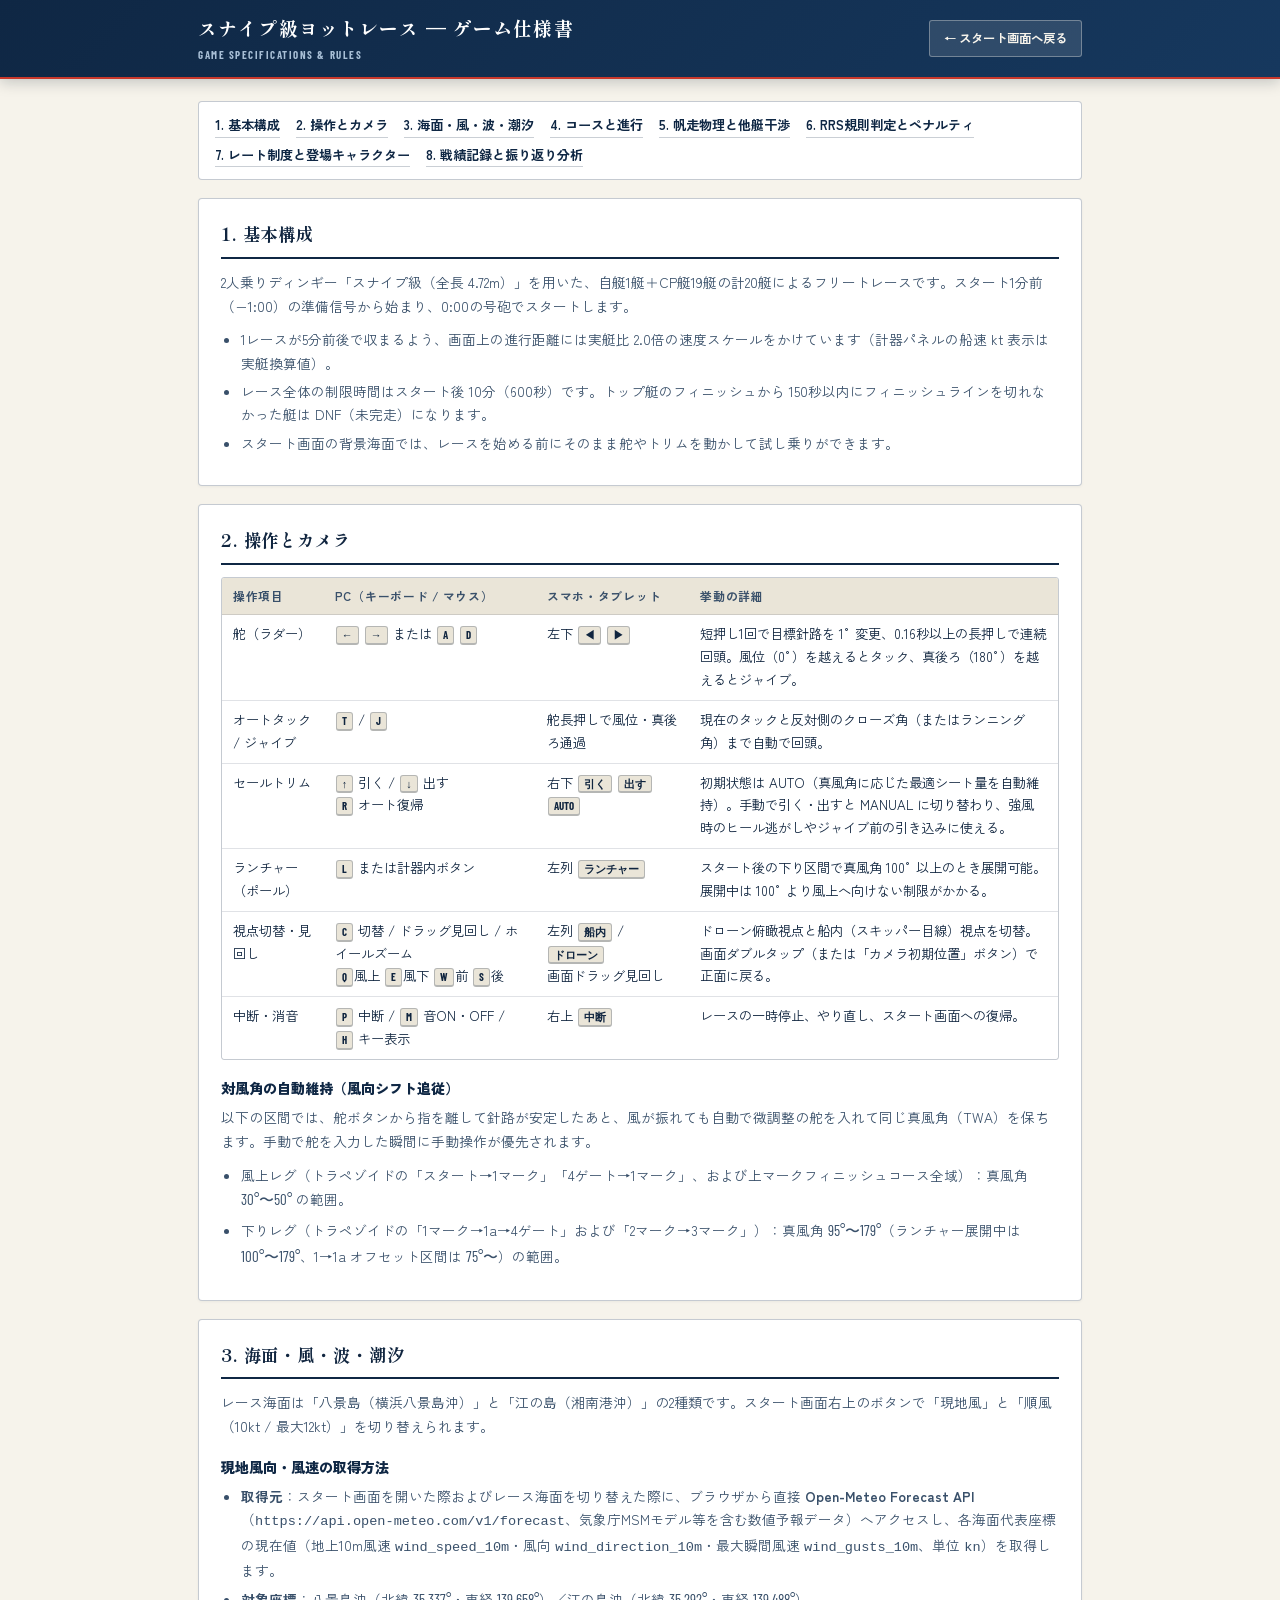
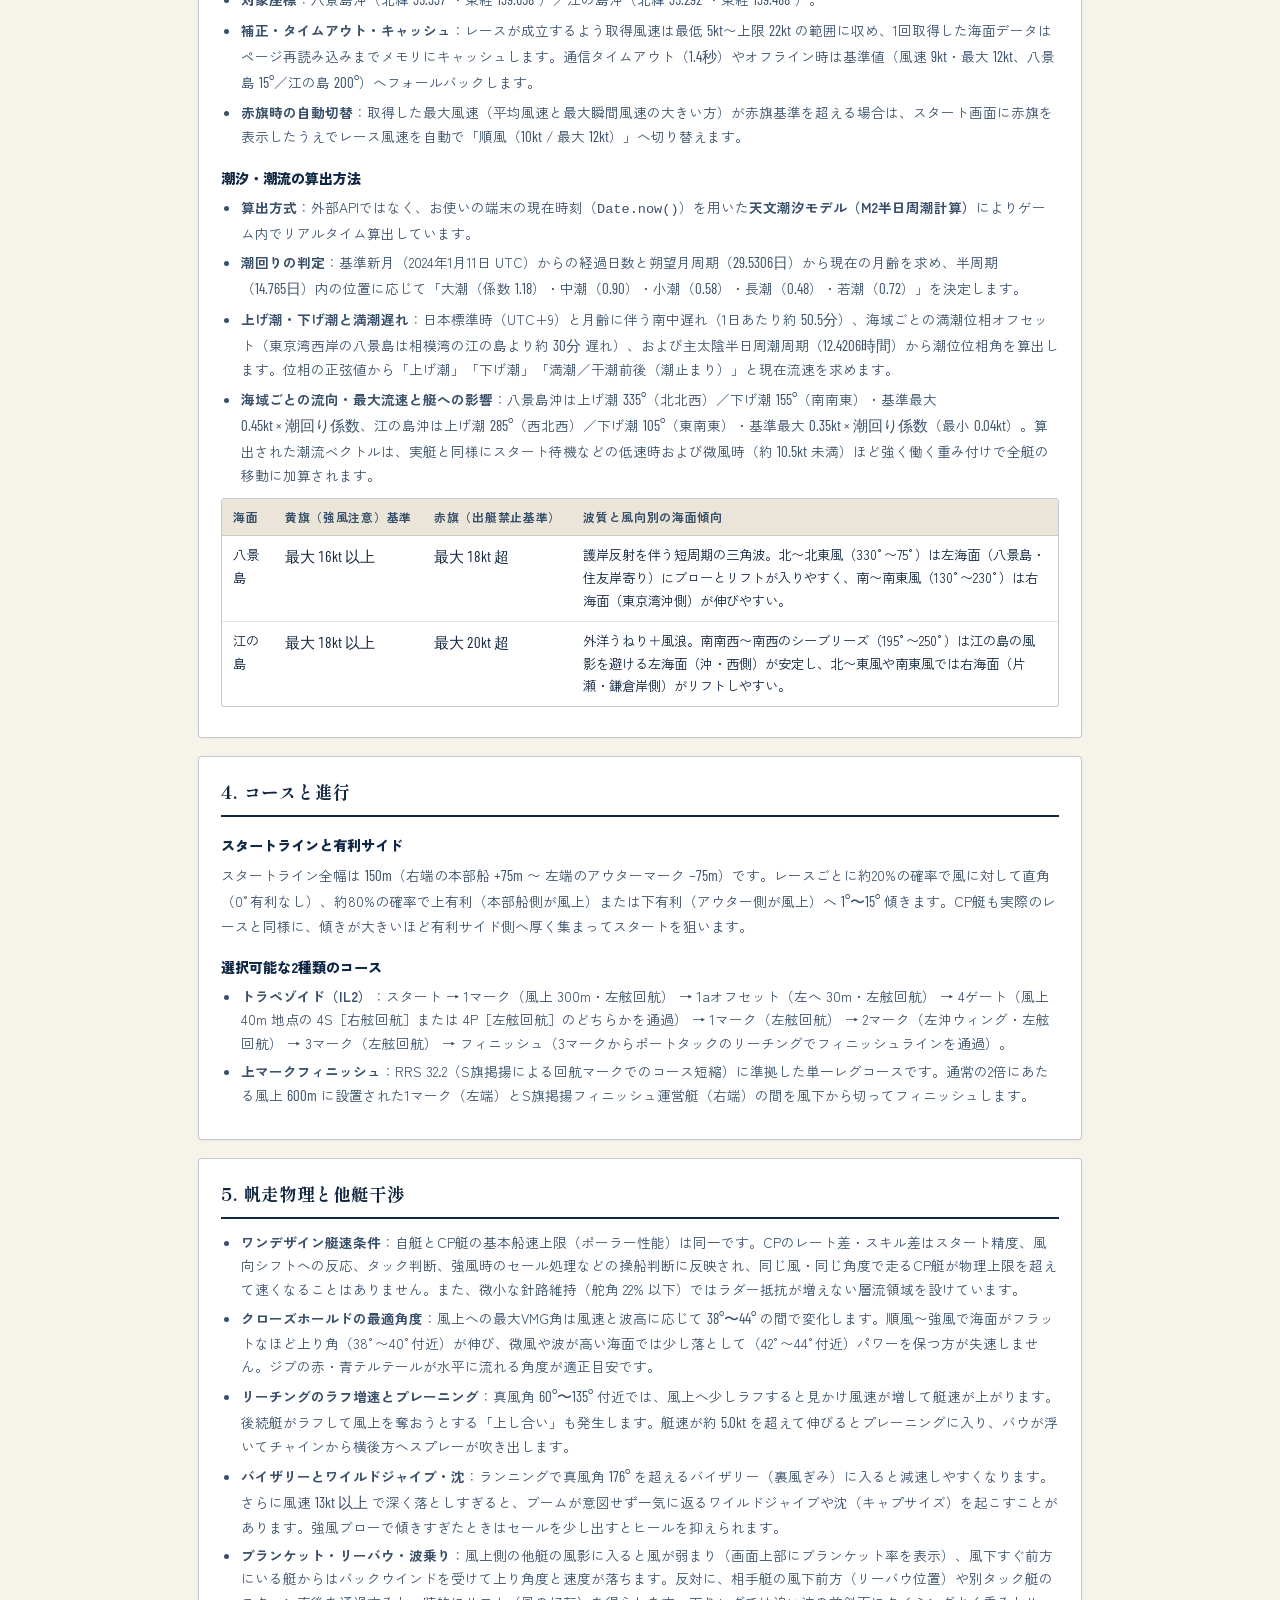
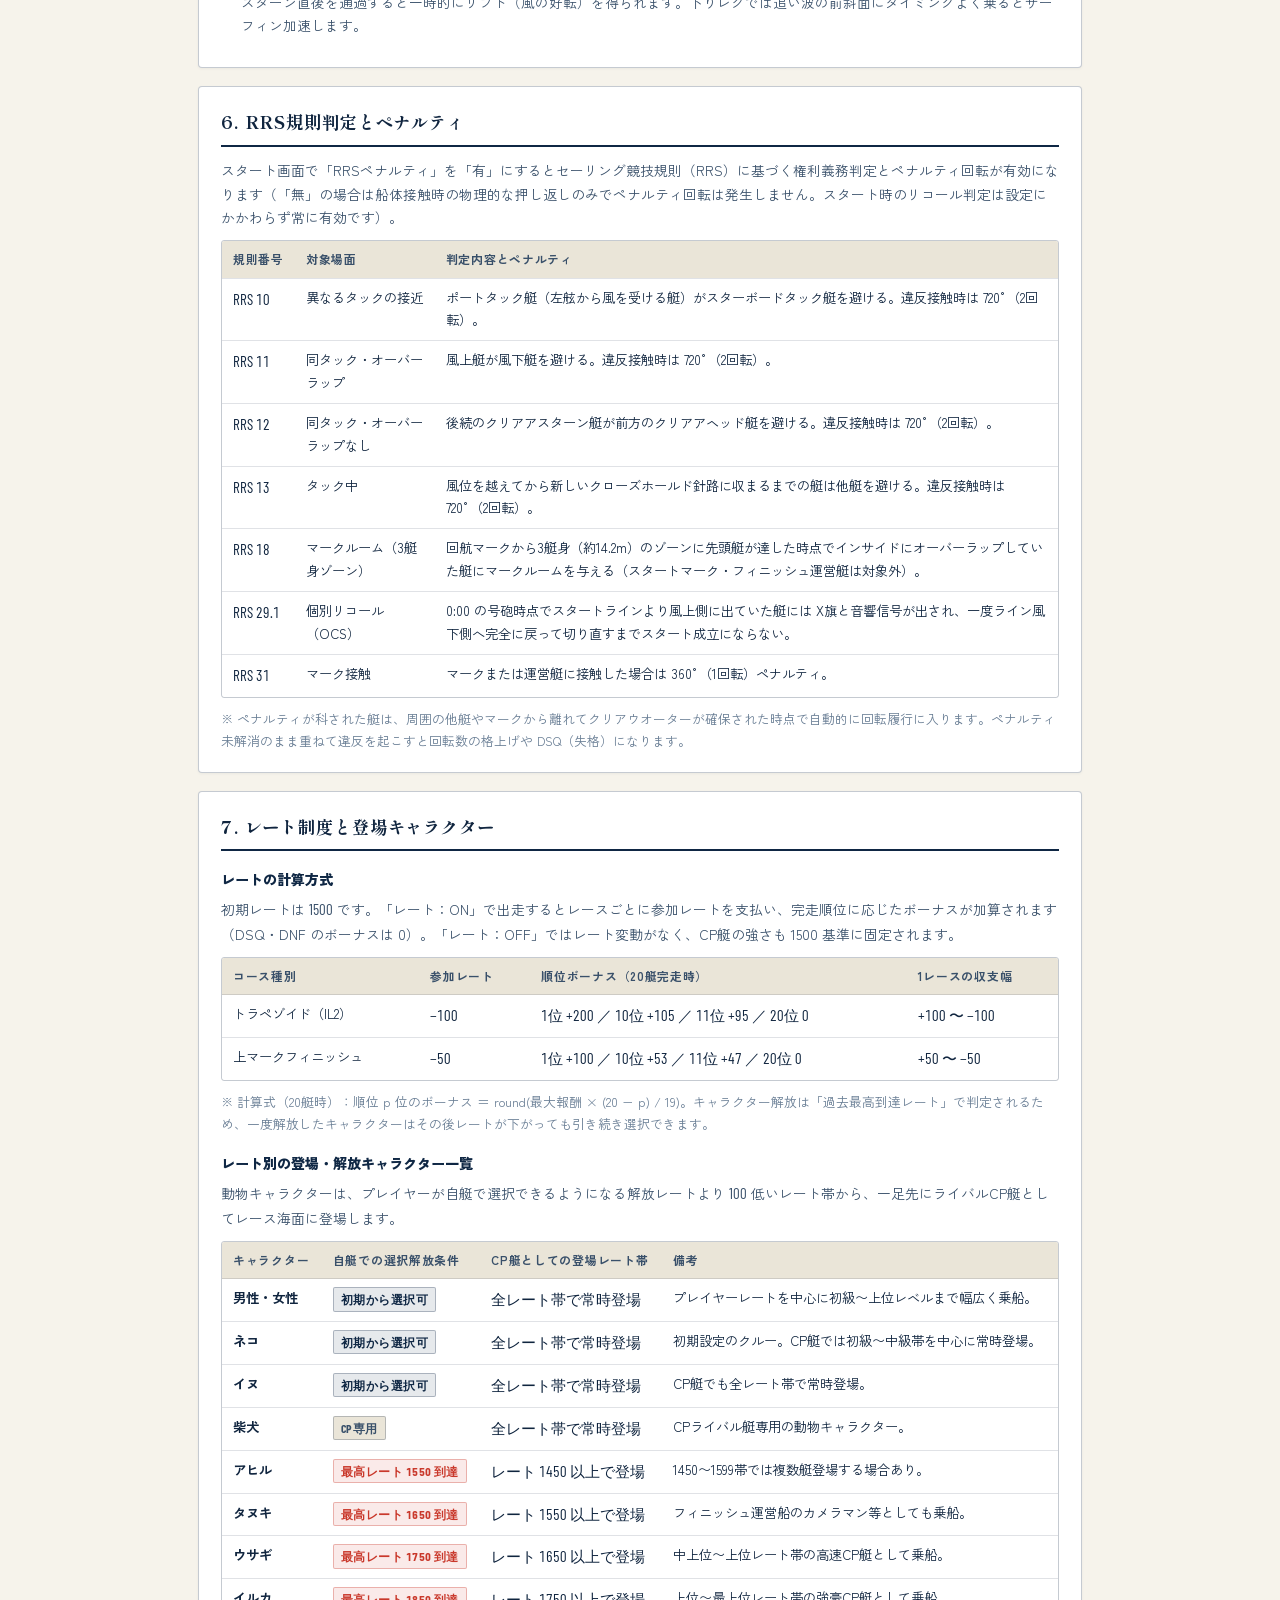
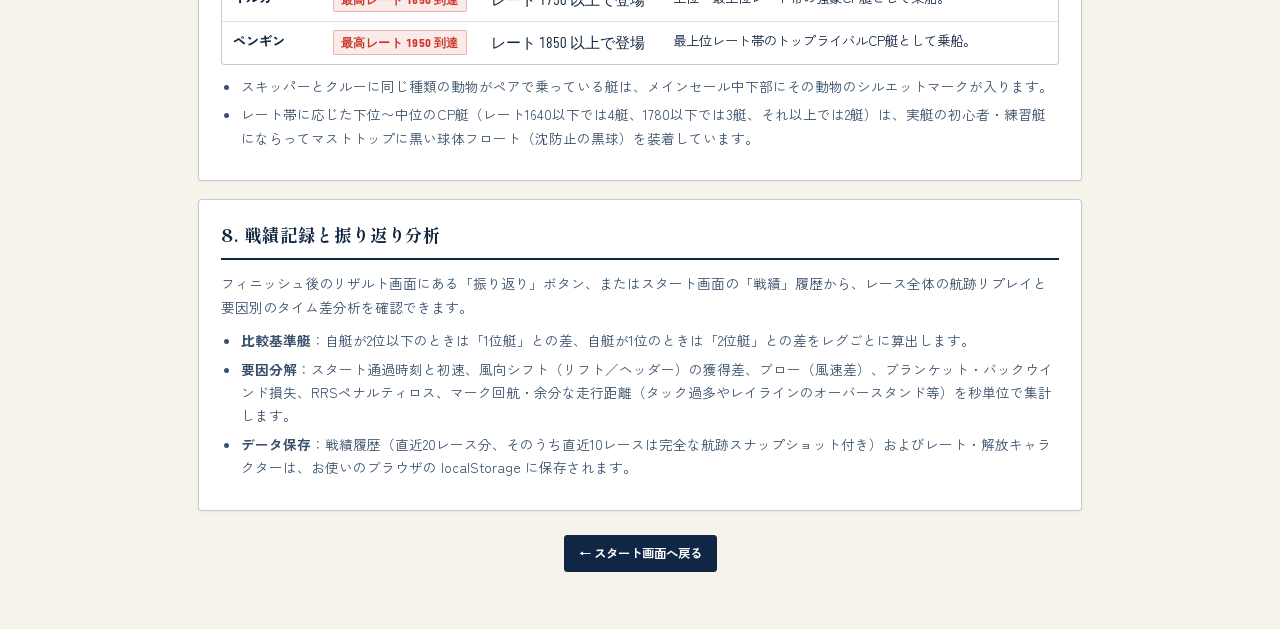
==== commit dd4e60ad: "Redesign UI to Sailcloth Ivory & Admiralty Navy regatta aesthetic across all screens" ====
--- a/spec.html
+++ b/spec.html
@@ -5,47 +5,49 @@
   <meta name="viewport" content="width=device-width, initial-scale=1.0">
   <title>ゲームの仕様 | スナイプ級ヨットレース</title>
   <meta name="description" content="スナイプ級ヨットレースゲームの操作方法、気象・海況、コース、帆走物理、RRS競技規則判定、レートと登場キャラクターの仕様一覧。">
-  <meta name="theme-color" content="#0b1015">
+  <meta name="theme-color" content="#0f2744">
+  <link rel="preconnect" href="https://fonts.googleapis.com">
+  <link rel="preconnect" href="https://fonts.gstatic.com" crossorigin>
+  <link href="https://fonts.googleapis.com/css2?family=Barlow+Condensed:wght@600;700;800&family=Shippori+Mincho:wght@700;800&family=Zen+Kaku+Gothic+New:wght@500;700;900&display=swap" rel="stylesheet">
   <style>
     :root {
-      --bg: #0b1015;
-      --card: #111922;
-      --card-2: #16212c;
-      --line: #253443;
-      --line-2: #35495e;
-      --txt: #e8eef4;
-      --mute: #93a5b7;
-      --accent: #ebb800;
-      --blue: #38bdf8;
-      --good: #28a460;
-      --bad: #e05257;
-      --f-ui: "Hiragino Kaku Gothic ProN", "Hiragino Sans", "BIZ UDPGothic", "Yu Gothic UI", "Meiryo", sans-serif;
-      --f-num: "BIZ UDPGothic", "Hiragino Kaku Gothic ProN", "Yu Gothic UI", "Helvetica Neue", Arial, sans-serif;
+      --paper: #f6f3eb;
+      --paper-2: #eae5d8;
+      --card: #ffffff;
+      --ink: #10253f;
+      --ink-2: #39506a;
+      --ink-dim: #687d94;
+      --navy: #0f2744;
+      --crimson: #c9382b;
+      --rule: rgba(16, 37, 63, 0.13);
+      --rule-2: rgba(16, 37, 63, 0.24);
+      --stbd: #1e9a62;
+      --f-disp: "Shippori Mincho", "Hiragino Mincho ProN", "Yu Mincho", "Noto Serif JP", serif;
+      --f-ui: "Zen Kaku Gothic New", "Hiragino Kaku Gothic ProN", "Hiragino Sans", "BIZ UDPGothic", "Yu Gothic UI", sans-serif;
+      --f-num: "Barlow Condensed", "DIN Condensed", "BIZ UDPGothic", "Helvetica Neue", Arial, sans-serif;
     }
     * { box-sizing: border-box; }
     html, body {
       margin: 0;
       padding: 0;
-      background: var(--bg);
-      color: var(--txt);
+      background: var(--paper);
+      color: var(--ink);
       font-family: var(--f-ui);
-      line-height: 1.68;
+      line-height: 1.72;
       -webkit-font-smoothing: antialiased;
     }
     .topbar {
       position: sticky;
       top: 0;
       z-index: 20;
-      background: rgba(11, 16, 21, 0.94);
-      backdrop-filter: blur(8px);
-      -webkit-backdrop-filter: blur(8px);
-      border-bottom: 1px solid var(--line);
-      border-top: 3px solid var(--accent);
+      background: linear-gradient(135deg, #0f2744 0%, #16385e 100%);
+      border-bottom: 2px solid var(--crimson);
+      box-shadow: 0 3px 14px rgba(8, 22, 38, 0.22);
     }
     .topbarInner {
       max-width: 920px;
       margin: 0 auto;
-      padding: 10px 18px;
+      padding: 12px 18px;
       display: flex;
       align-items: center;
       justify-content: space-between;
@@ -54,160 +56,172 @@
     .titleGroup {
       display: flex;
       flex-direction: column;
-      gap: 1px;
+      gap: 2px;
     }
     .titleGroup h1 {
       margin: 0;
-      font-size: 1.04rem;
+      font-family: var(--f-disp);
+      font-size: 1.18rem;
       font-weight: 800;
-      letter-spacing: 0.04em;
+      letter-spacing: 0.06em;
+      color: #ffffff;
     }
     .titleGroup span {
       font-family: var(--f-num);
-      font-size: 0.64rem;
-      color: var(--mute);
-      letter-spacing: 0.1em;
+      font-size: 0.68rem;
+      font-weight: 700;
+      color: #a8bfd6;
+      letter-spacing: 0.14em;
     }
     .backBtn {
       display: inline-flex;
       align-items: center;
       gap: 6px;
-      padding: 7px 13px;
-      background: var(--card-2);
-      border: 1px solid var(--line-2);
-      border-radius: 4px;
-      color: var(--txt);
+      padding: 7px 14px;
+      background: rgba(247, 244, 236, 0.12);
+      border: 1px solid rgba(247, 244, 236, 0.34);
+      border-radius: 3px;
+      color: #f7f4ec;
       text-decoration: none;
-      font-size: 0.8rem;
+      font-size: 0.78rem;
       font-weight: 700;
       white-space: nowrap;
+      transition: background 0.12s ease, border-color 0.12s ease;
     }
     .backBtn:hover {
-      background: #1e2d3c;
-      border-color: var(--accent);
-      color: #fff;
+      background: rgba(247, 244, 236, 0.22);
+      border-color: #f7f4ec;
+      color: #ffffff;
+    }
+    .footBack .backBtn {
+      background: var(--navy);
+      border-color: var(--navy);
+      color: #ffffff;
+    }
+    .footBack .backBtn:hover {
+      background: #173a62;
     }
     .wrap {
       max-width: 920px;
       margin: 0 auto;
-      padding: 20px 18px 56px;
+      padding: 22px 18px 60px;
       display: flex;
       flex-direction: column;
       gap: 18px;
     }
     .toc {
       background: var(--card);
-      border: 1px solid var(--line);
-      border-radius: 6px;
+      border: 1px solid var(--rule-2);
+      border-radius: 4px;
       padding: 12px 16px;
       display: flex;
       flex-wrap: wrap;
-      gap: 6px 14px;
-      font-size: 0.8rem;
+      gap: 6px 16px;
+      font-size: 0.82rem;
     }
     .toc a {
-      color: var(--blue);
+      color: var(--navy);
+      font-weight: 700;
       text-decoration: none;
+      border-bottom: 1px solid rgba(16, 37, 63, 0.22);
     }
     .toc a:hover {
-      text-decoration: underline;
+      color: var(--crimson);
+      border-bottom-color: var(--crimson);
     }
     section.sec {
       background: var(--card);
-      border: 1px solid var(--line);
-      border-radius: 6px;
-      padding: 18px 20px;
+      border: 1px solid var(--rule-2);
+      border-radius: 4px;
+      padding: 20px 22px;
+      box-shadow: 0 1px 3px rgba(16, 37, 63, 0.05);
     }
     section.sec h2 {
       margin: 0 0 12px;
-      padding-bottom: 7px;
-      border-bottom: 1px solid var(--line);
-      font-size: 0.98rem;
+      padding-bottom: 8px;
+      border-bottom: 2px solid var(--navy);
+      font-family: var(--f-disp);
+      font-size: 1.08rem;
       font-weight: 800;
-      letter-spacing: 0.03em;
+      letter-spacing: 0.05em;
+      color: var(--ink);
       display: flex;
       align-items: center;
       gap: 8px;
     }
-    section.sec h2::before {
-      content: "";
-      width: 4px;
-      height: 15px;
-      background: var(--accent);
-      border-radius: 1px;
-      flex-shrink: 0;
-    }
     section.sec h3 {
       margin: 16px 0 6px;
-      font-size: 0.86rem;
-      font-weight: 700;
-      color: #cfe0f0;
+      font-size: 0.88rem;
+      font-weight: 800;
+      color: var(--navy);
     }
     p {
       margin: 0 0 10px;
-      font-size: 0.85rem;
-      color: var(--txt);
+      font-size: 0.86rem;
+      color: var(--ink-2);
     }
     p:last-child { margin-bottom: 0; }
     ul {
       margin: 4px 0 10px;
       padding-left: 20px;
-      font-size: 0.84rem;
+      font-size: 0.85rem;
+      color: var(--ink-2);
     }
     li { margin-bottom: 5px; }
-    .mute { color: var(--mute); font-size: 0.79rem; }
+    .mute { color: var(--ink-dim); font-size: 0.8rem; }
     kbd {
       display: inline-block;
       min-width: 1.5em;
       text-align: center;
-      background: var(--card-2);
-      border: 1px solid var(--line-2);
+      background: var(--paper-2);
+      border: 1px solid var(--rule-2);
       border-bottom-width: 2px;
       border-radius: 3px;
       padding: 0 5px;
-      font: 700 0.78em/1.5 var(--f-num);
-      color: #fff;
+      font: 700 0.82em/1.45 var(--f-num);
+      color: var(--ink);
       margin: 0 1px;
     }
     .tblWrap {
       overflow-x: auto;
       margin: 8px 0 10px;
-      border: 1px solid var(--line);
-      border-radius: 4px;
+      border: 1px solid var(--rule-2);
+      border-radius: 3px;
     }
     table {
       width: 100%;
       border-collapse: collapse;
-      font-size: 0.82rem;
+      font-size: 0.83rem;
       font-variant-numeric: tabular-nums;
     }
     th, td {
-      padding: 7px 11px;
+      padding: 8px 11px;
       text-align: left;
-      border-bottom: 1px solid var(--line);
+      border-bottom: 1px solid var(--rule);
       vertical-align: top;
     }
     th {
-      background: var(--card-2);
-      color: var(--mute);
+      background: var(--paper-2);
+      color: var(--ink-2);
       font-weight: 700;
       font-size: 0.74rem;
-      letter-spacing: 0.05em;
+      letter-spacing: 0.06em;
       white-space: nowrap;
     }
     tbody tr:last-child td { border-bottom: none; }
-    .num { font-family: var(--f-num); white-space: nowrap; }
+    .num { font-family: var(--f-num); font-size: 0.94rem; white-space: nowrap; }
     .tag {
       display: inline-block;
-      padding: 1px 6px;
-      border-radius: 3px;
-      font-size: 0.72rem;
+      padding: 1px 7px;
+      border-radius: 2px;
+      font-size: 0.74rem;
       font-weight: 700;
       font-family: var(--f-num);
-    }
-    .tag.init { background: rgba(56, 189, 248, 0.16); color: #7dd3fc; border: 1px solid rgba(56, 189, 248, 0.35); }
-    .tag.rate { background: rgba(235, 184, 0, 0.16); color: #fde047; border: 1px solid rgba(235, 184, 0, 0.4); }
-    .tag.cp { background: rgba(148, 163, 184, 0.16); color: #cbd5e1; border: 1px solid rgba(148, 163, 184, 0.35); }
+      letter-spacing: 0.04em;
+    }
+    .tag.init { background: rgba(15, 39, 68, 0.10); color: var(--navy); border: 1px solid rgba(15, 39, 68, 0.28); }
+    .tag.rate { background: rgba(201, 56, 43, 0.10); color: var(--crimson); border: 1px solid rgba(201, 56, 43, 0.32); }
+    .tag.cp { background: var(--paper-2); color: var(--ink-2); border: 1px solid var(--rule-2); }
     .footBack {
       display: flex;
       justify-content: center;
@@ -215,7 +229,7 @@
     }
     @media (max-width: 640px) {
       .wrap { padding: 14px 12px 44px; gap: 14px; }
-      section.sec { padding: 14px 14px; }
+      section.sec { padding: 15px 15px; }
       th, td { padding: 6px 8px; font-size: 0.78rem; }
     }
   </style>
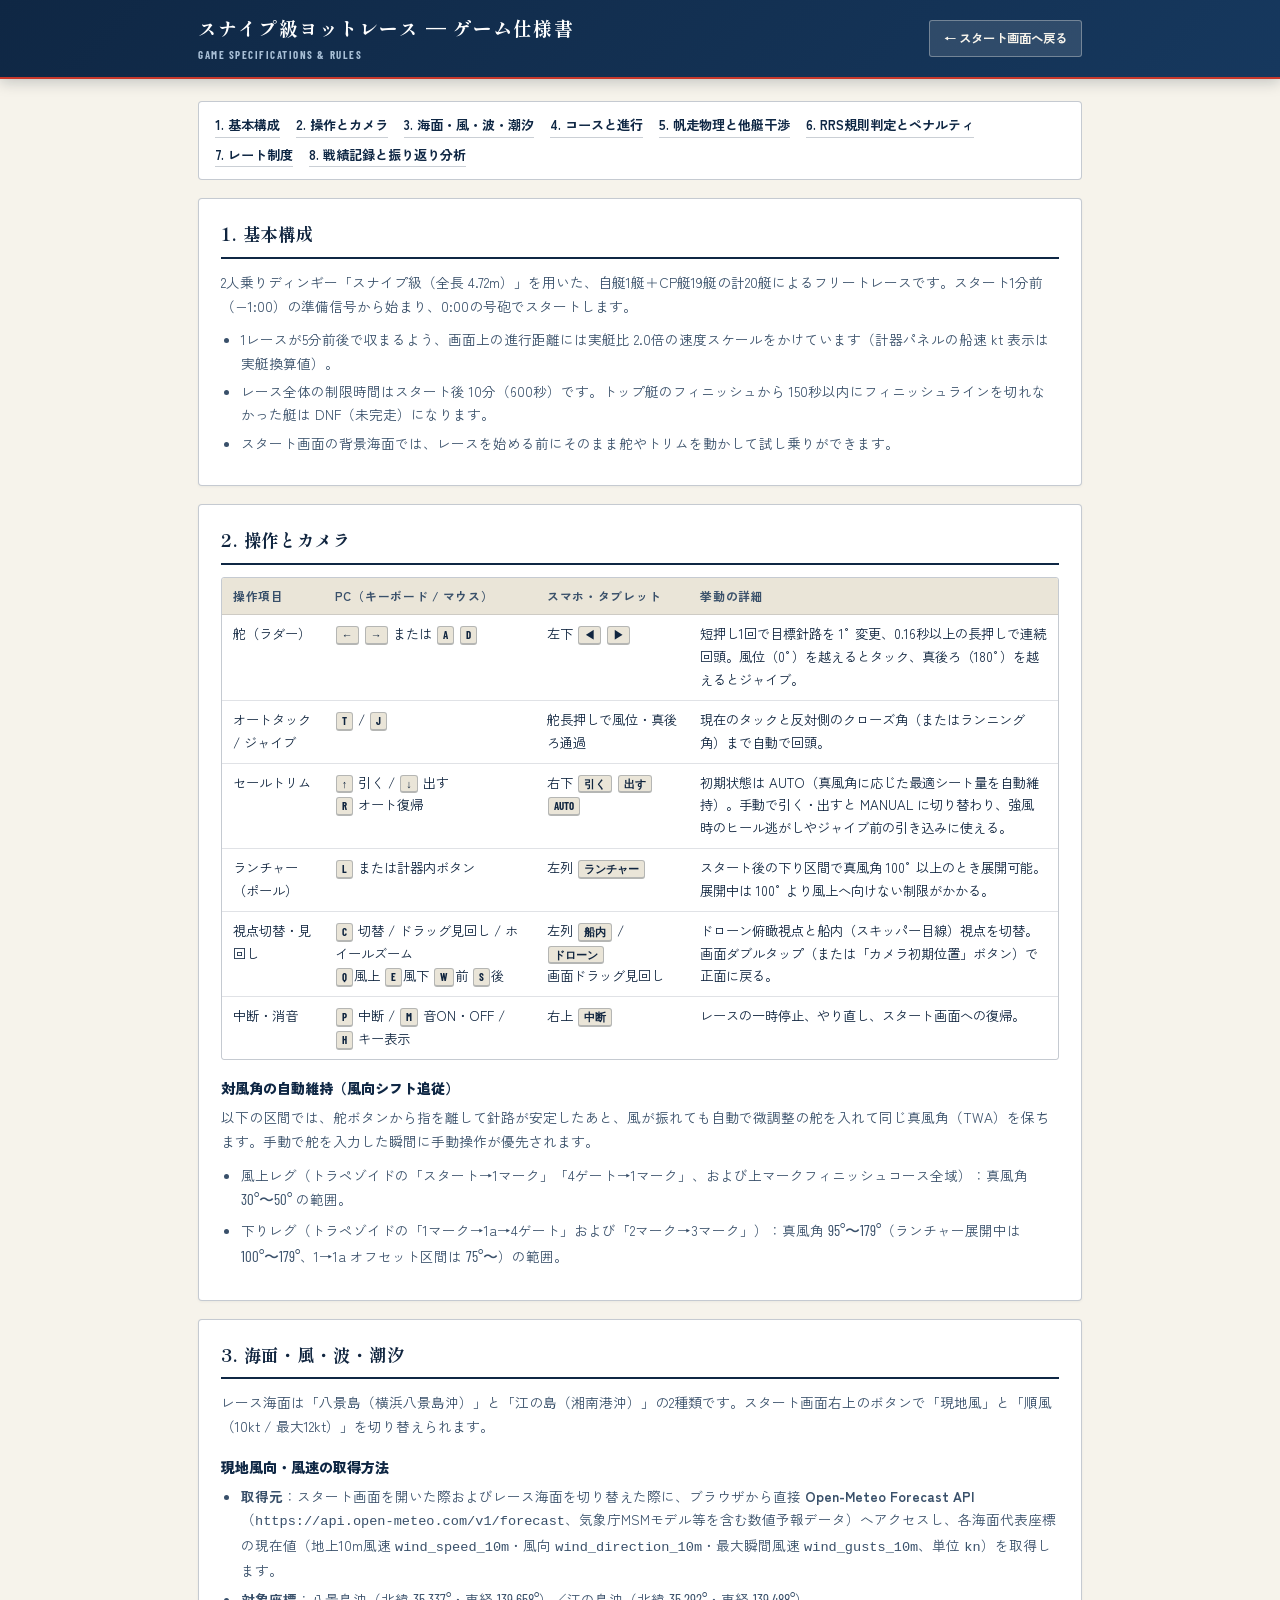
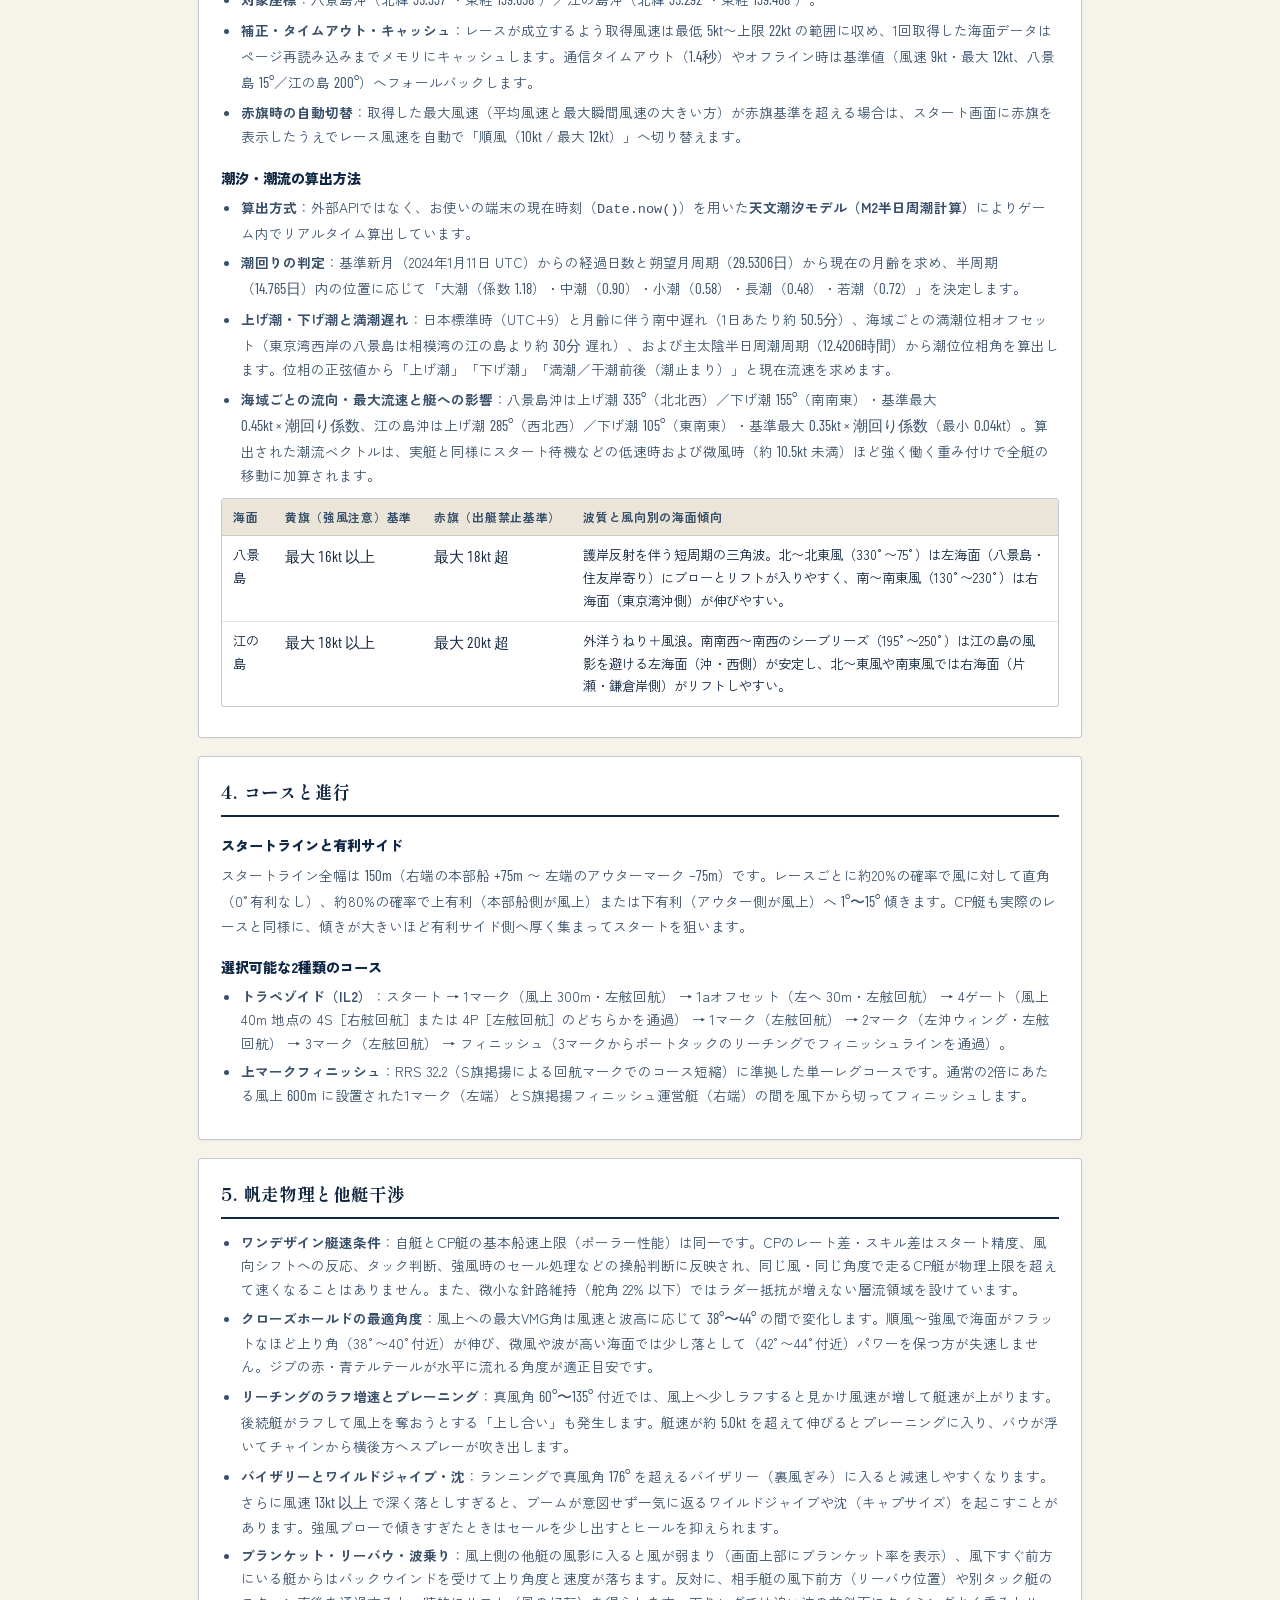
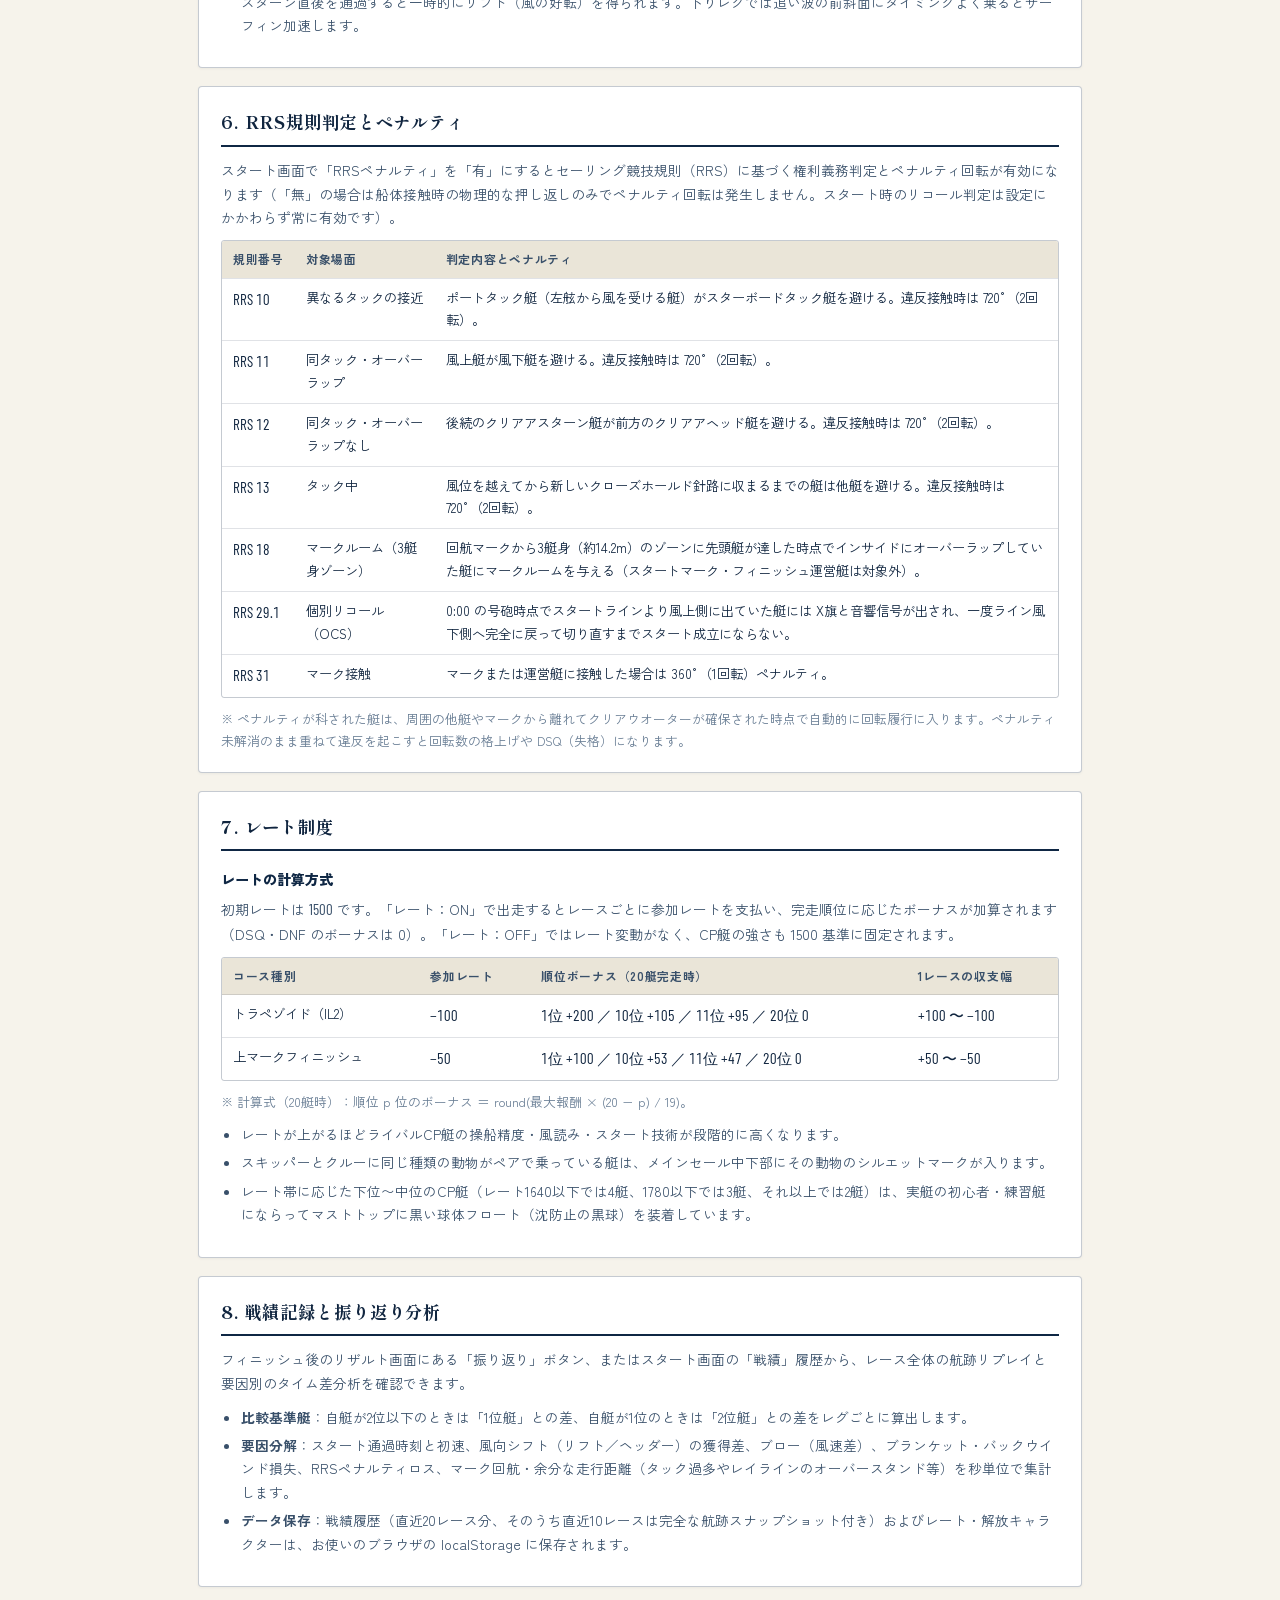
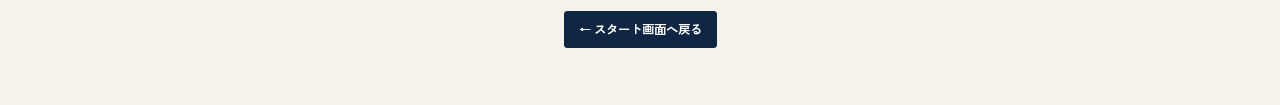
==== commit c3fcced5: "Polish near/far ocean detail, cameras, sail logos, HUD icons, spec, and orientation flow" ====
--- a/spec.html
+++ b/spec.html
@@ -4,7 +4,7 @@
   <meta charset="UTF-8">
   <meta name="viewport" content="width=device-width, initial-scale=1.0">
   <title>ゲームの仕様 | スナイプ級ヨットレース</title>
-  <meta name="description" content="スナイプ級ヨットレースゲームの操作方法、気象・海況、コース、帆走物理、RRS競技規則判定、レートと登場キャラクターの仕様一覧。">
+  <meta name="description" content="スナイプ級ヨットレースゲームの操作方法、気象・海況、コース、帆走物理、RRS競技規則判定、レート制度の仕様一覧。">
   <meta name="theme-color" content="#0f2744">
   <link rel="preconnect" href="https://fonts.googleapis.com">
   <link rel="preconnect" href="https://fonts.gstatic.com" crossorigin>
@@ -253,7 +253,7 @@
       <a href="#course">4. コースと進行</a>
       <a href="#physics">5. 帆走物理と他艇干渉</a>
       <a href="#rules">6. RRS規則判定とペナルティ</a>
-      <a href="#rate">7. レート制度と登場キャラクター</a>
+      <a href="#rate">7. レート制度</a>
       <a href="#review">8. 戦績記録と振り返り分析</a>
     </nav>
 
@@ -454,7 +454,7 @@
     </section>
 
     <section id="rate" class="sec">
-      <h2>7. レート制度と登場キャラクター</h2>
+      <h2>7. レート制度</h2>
       <h3>レートの計算方式</h3>
       <p>初期レートは <span class="num">1500</span> です。「レート：ON」で出走するとレースごとに参加レートを支払い、完走順位に応じたボーナスが加算されます（DSQ・DNF のボーナスは 0）。「レート：OFF」ではレート変動がなく、CP艇の強さも 1500 基準に固定されます。</p>
       <div class="tblWrap">
@@ -483,79 +483,9 @@
           </tbody>
         </table>
       </div>
-      <p class="mute">※ 計算式（20艇時）：順位 p 位のボーナス ＝ round(最大報酬 × (20 − p) / 19)。キャラクター解放は「過去最高到達レート」で判定されるため、一度解放したキャラクターはその後レートが下がっても引き続き選択できます。</p>
-
-      <h3>レート別の登場・解放キャラクター一覧</h3>
-      <p>動物キャラクターは、プレイヤーが自艇で選択できるようになる解放レートより <span class="num">100</span> 低いレート帯から、一足先にライバルCP艇としてレース海面に登場します。</p>
-      <div class="tblWrap">
-        <table>
-          <thead>
-            <tr>
-              <th>キャラクター</th>
-              <th>自艇での選択解放条件</th>
-              <th>CP艇としての登場レート帯</th>
-              <th>備考</th>
-            </tr>
-          </thead>
-          <tbody>
-            <tr>
-              <td><strong>男性・女性</strong></td>
-              <td><span class="tag init">初期から選択可</span></td>
-              <td class="num">全レート帯で常時登場</td>
-              <td>プレイヤーレートを中心に初級〜上位レベルまで幅広く乗船。</td>
-            </tr>
-            <tr>
-              <td><strong>ネコ</strong></td>
-              <td><span class="tag init">初期から選択可</span></td>
-              <td class="num">全レート帯で常時登場</td>
-              <td>初期設定のクルー。CP艇では初級〜中級帯を中心に常時登場。</td>
-            </tr>
-            <tr>
-              <td><strong>イヌ</strong></td>
-              <td><span class="tag init">初期から選択可</span></td>
-              <td class="num">全レート帯で常時登場</td>
-              <td>CP艇でも全レート帯で常時登場。</td>
-            </tr>
-            <tr>
-              <td><strong>柴犬</strong></td>
-              <td><span class="tag cp">CP専用</span></td>
-              <td class="num">全レート帯で常時登場</td>
-              <td>CPライバル艇専用の動物キャラクター。</td>
-            </tr>
-            <tr>
-              <td><strong>アヒル</strong></td>
-              <td><span class="tag rate">最高レート 1550 到達</span></td>
-              <td class="num">レート 1450 以上で登場</td>
-              <td>1450〜1599帯では複数艇登場する場合あり。</td>
-            </tr>
-            <tr>
-              <td><strong>タヌキ</strong></td>
-              <td><span class="tag rate">最高レート 1650 到達</span></td>
-              <td class="num">レート 1550 以上で登場</td>
-              <td>フィニッシュ運営船のカメラマン等としても乗船。</td>
-            </tr>
-            <tr>
-              <td><strong>ウサギ</strong></td>
-              <td><span class="tag rate">最高レート 1750 到達</span></td>
-              <td class="num">レート 1650 以上で登場</td>
-              <td>中上位〜上位レート帯の高速CP艇として乗船。</td>
-            </tr>
-            <tr>
-              <td><strong>イルカ</strong></td>
-              <td><span class="tag rate">最高レート 1850 到達</span></td>
-              <td class="num">レート 1750 以上で登場</td>
-              <td>上位〜最上位レート帯の強豪CP艇として乗船。</td>
-            </tr>
-            <tr>
-              <td><strong>ペンギン</strong></td>
-              <td><span class="tag rate">最高レート 1950 到達</span></td>
-              <td class="num">レート 1850 以上で登場</td>
-              <td>最上位レート帯のトップライバルCP艇として乗船。</td>
-            </tr>
-          </tbody>
-        </table>
-      </div>
-      <ul>
+      <p class="mute">※ 計算式（20艇時）：順位 p 位のボーナス ＝ round(最大報酬 × (20 − p) / 19)。</p>
+      <ul>
+        <li>レートが上がるほどライバルCP艇の操船精度・風読み・スタート技術が段階的に高くなります。</li>
         <li>スキッパーとクルーに同じ種類の動物がペアで乗っている艇は、メインセール中下部にその動物のシルエットマークが入ります。</li>
         <li>レート帯に応じた下位〜中位のCP艇（レート1640以下では4艇、1780以下では3艇、それ以上では2艇）は、実艇の初心者・練習艇にならってマストトップに黒い球体フロート（沈防止の黒球）を装着しています。</li>
       </ul>
